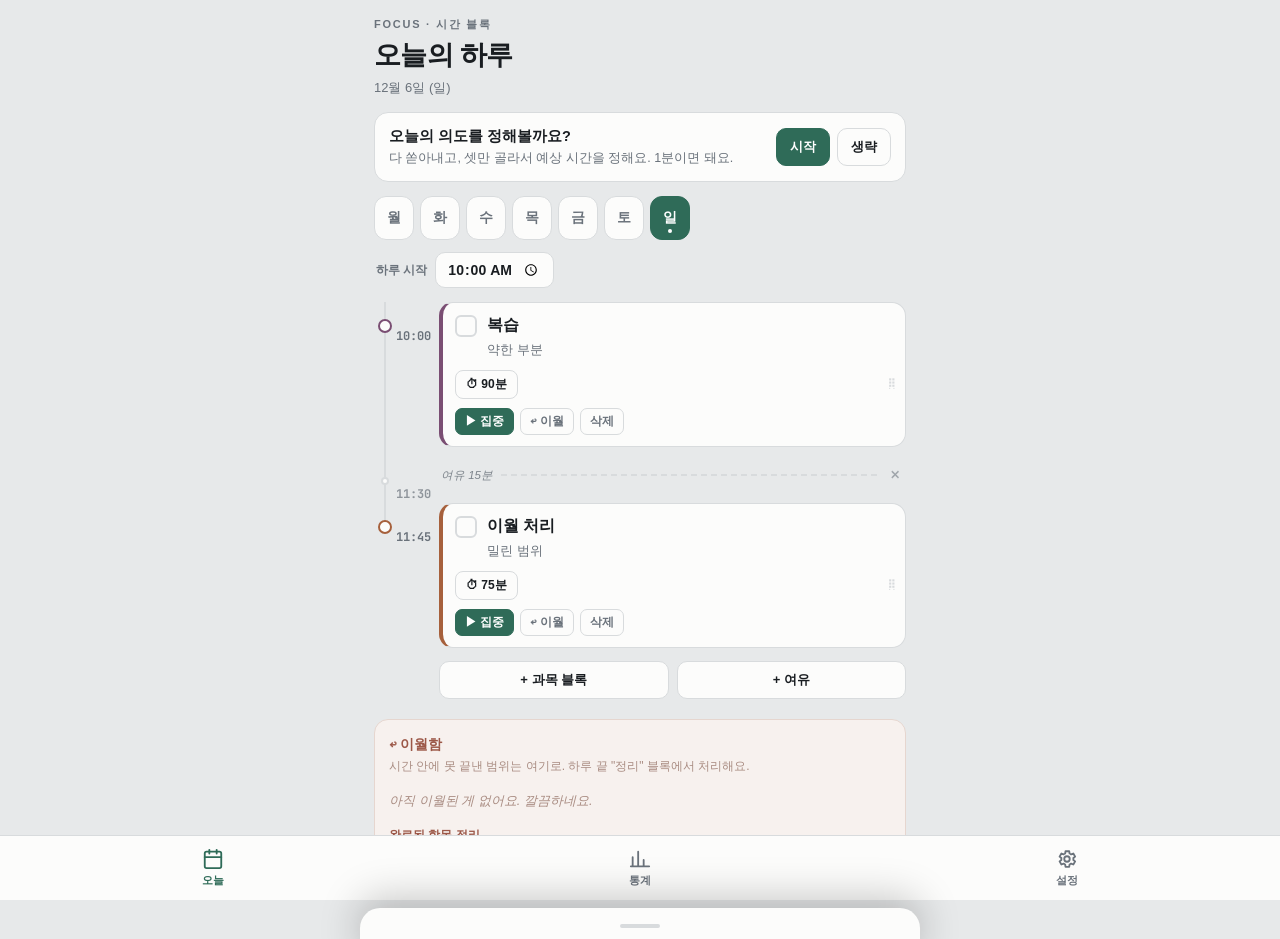
==== index.html @ c928ce8e "first commit" ====
<!DOCTYPE html>
<html lang="ko">
<head>
<meta charset="UTF-8">
<meta name="viewport" content="width=device-width, initial-scale=1.0, viewport-fit=cover, user-scalable=no">
<title>시간블록</title>
<meta name="theme-color" content="#2F6B58">
<meta name="apple-mobile-web-app-capable" content="yes">
<meta name="mobile-web-app-capable" content="yes">
<meta name="apple-mobile-web-app-status-bar-style" content="black-translucent">
<meta name="apple-mobile-web-app-title" content="시간블록">
<link rel="apple-touch-icon" href="[data-uri]">
<link rel="manifest" href="[data-uri]">
<link rel="preconnect" href="https://fonts.googleapis.com">
<link rel="preconnect" href="https://fonts.gstatic.com" crossorigin>
<link href="https://fonts.googleapis.com/css2?family=Space+Grotesk:wght@500;600;700&family=JetBrains+Mono:wght@500;700&display=swap" rel="stylesheet">
<style>
  :root{
    --canvas:#E7E9EA; --surface:#FCFCFB; --ink:#191D21; --soft:#6A727B;
    --line:#D8DBDD; --line2:#E6E8E9; --pine:#2F6B58; --amber:#A86A12; --clay:#9C5848;
    --trayBg:#F7F1EE; --trayLine:#E6D6CF; --trayInk:#9C5848; --trayInk2:#A98C82;
    --c0:#2F6B58; --c1:#46568A; --c2:#7A4E73; --c3:#A6603C; --c4:#4E606C;
  }
  [data-theme="dark"]{
    --canvas:#14171A; --surface:#1E2328; --ink:#E7EAEC; --soft:#8A929A;
    --line:#2C333A; --line2:#252B31; --pine:#5FA98F; --amber:#D2972E; --clay:#CC8674;
    --trayBg:#251E1B; --trayLine:#3A2E29; --trayInk:#CC8674; --trayInk2:#9A8077;
    --c0:#56A88E; --c1:#7E8DC4; --c2:#B886AE; --c3:#CC8A5F; --c4:#86969F;
  }
  *{box-sizing:border-box;margin:0;padding:0}
  html{-webkit-text-size-adjust:100%}
  body{background:var(--canvas);color:var(--ink);
    font-family:'Inter',-apple-system,BlinkMacSystemFont,'Segoe UI','Apple SD Gothic Neo','Malgun Gothic',sans-serif;
    line-height:1.5;-webkit-font-smoothing:antialiased;transition:background .2s,color .2s}
  body.dragging-active{user-select:none;-webkit-user-select:none}
  .disp{font-family:'Space Grotesk',system-ui,sans-serif}
  .mono{font-family:'JetBrains Mono',ui-monospace,Menlo,monospace;font-variant-numeric:tabular-nums}
  button,input,select{font-family:inherit}
  button{cursor:pointer;border:none;background:none;color:inherit}
  .wrap{max-width:560px;margin:0 auto;padding:max(16px,env(safe-area-inset-top)) 14px calc(78px + env(safe-area-inset-bottom))}

  .view{display:none}
  .view.on{display:block;animation:fade .25s ease}
  @keyframes fade{from{opacity:0;transform:translateY(4px)}to{opacity:1;transform:none}}

  header{margin-bottom:14px}
  .kicker{font-size:11px;letter-spacing:.16em;text-transform:uppercase;color:var(--soft);font-weight:600}
  h1{font-size:27px;font-weight:700;letter-spacing:-.02em;margin-top:2px}
  .date{color:var(--soft);font-size:13px;margin-top:3px}

  .chips{display:flex;gap:6px;margin:14px 0 6px;overflow-x:auto;-webkit-overflow-scrolling:touch;padding-bottom:2px}
  .chip{flex:0 0 auto;width:40px;height:44px;border-radius:12px;border:1px solid var(--line);background:var(--surface);
    display:flex;flex-direction:column;align-items:center;justify-content:center;font-size:14px;font-weight:600;color:var(--soft);transition:.15s;position:relative}
  .chip.sel{background:var(--pine);color:#fff;border-color:var(--pine)}
  .chip .td{width:4px;height:4px;border-radius:50%;background:var(--amber);position:absolute;bottom:6px}
  .chip.sel .td{background:#fff}
  .editnote{font-size:12px;color:var(--amber);font-weight:600;margin:6px 0 2px}

  #dayStartWrap{display:flex;align-items:center;gap:8px;margin:10px 0 14px;padding-left:2px}
  .ds-lab{font-size:12px;color:var(--soft);font-weight:600}
  .ds-input{border:1px solid var(--line);border-radius:10px;padding:7px 11px;background:var(--surface);color:var(--ink);font-size:14px;font-weight:700}

  #spine{position:relative}
  .row{display:grid;grid-template-columns:54px 1fr;gap:11px}
  .rail{position:relative;padding-top:13px}
  .rail::before{content:"";position:absolute;left:10px;top:0;bottom:-2px;width:2px;background:var(--line)}
  .row:last-of-type .rail::before{height:18px;bottom:auto}
  .dot{position:absolute;left:4px;top:17px;width:14px;height:14px;border-radius:50%;background:var(--surface);border:2px solid var(--line)}
  .time{display:block;font-size:12px;font-weight:700;color:var(--soft);padding-left:22px;padding-top:12px}

  .card{background:var(--surface);border:1px solid var(--line);border-left:4px solid var(--bar,var(--c0));
    border-radius:14px;padding:11px 12px;margin-bottom:11px;transition:opacity .25s,border-color .15s,box-shadow .15s;cursor:grab}
  .row.dragging{z-index:60;position:relative}
  .row.dragging .card,.row.dragging .buffer{box-shadow:0 14px 32px rgba(0,0,0,.28);cursor:grabbing}
  .drop-line{position:absolute;left:62px;right:2px;height:3px;background:var(--pine);border-radius:3px;pointer-events:none;z-index:55}
  .top{display:flex;align-items:flex-start;gap:10px}
  .check{flex:0 0 auto;width:22px;height:22px;border-radius:6px;border:2px solid var(--line);background:var(--surface);
    margin-top:1px;display:grid;place-items:center;font-size:13px;color:#fff;transition:.15s}
  .check.on{background:var(--bar,var(--c0));border-color:var(--bar,var(--c0))}
  .check.ghost{opacity:.35;pointer-events:none}
  .body{flex:1;min-width:0}
  .label-btn{font-size:16px;font-weight:600;color:var(--ink);text-align:left;padding:1px 0;letter-spacing:-.01em;display:block;width:100%}
  .label-btn.empty{color:var(--soft);opacity:.7;font-weight:500}
  .scope-btn{font-size:13px;color:var(--soft);text-align:left;padding:2px 0;margin-top:2px;display:block;width:100%}
  .scope-btn.empty{opacity:.55}
  .card.done{opacity:.5}
  .card.done .label-btn{text-decoration:line-through}
  .card.now{border-color:var(--amber);box-shadow:0 0 0 1px var(--amber) inset}
  .meta{display:flex;align-items:center;gap:8px;margin-top:9px}
  .dur-chip{font-size:12px;font-weight:700;color:var(--ink);border:1px solid var(--line);border-radius:8px;padding:5px 10px;background:var(--surface)}
  .now-pill{font-size:10px;font-weight:700;letter-spacing:.08em;color:#fff;background:var(--amber);padding:2px 7px;border-radius:20px}
  .grip{margin-left:auto;color:var(--line);font-size:17px;letter-spacing:-3px;padding-left:8px}
  .actrow{display:flex;gap:6px;margin-top:9px}
  .iconbtn{font-size:12px;color:var(--soft);padding:4px 9px;border-radius:7px;border:1px solid var(--line);background:var(--surface);font-weight:600}
  .iconbtn.focus-btn{color:#fff;background:var(--pine);border-color:var(--pine)}
  .iconbtn.focus-btn.resume{background:var(--amber);border-color:var(--amber)}

  .buffer{display:flex;align-items:center;gap:8px;margin-bottom:11px;padding:3px 0 3px 2px;cursor:grab}
  .buffer .bl{flex:0 0 auto;font-size:11.5px;color:var(--soft);font-style:italic;font-weight:500;opacity:.85}
  .buffer .line{flex:1;height:0;border-top:2px dashed var(--line)}
  .buffer .x{font-size:11px;color:var(--soft);opacity:.6;padding:2px 5px}

  .add-row{display:flex;gap:8px;margin:2px 0 20px;padding-left:65px}
  .btn{background:var(--surface);border:1px solid var(--line);border-radius:10px;padding:9px 13px;font-size:13px;font-weight:600;
    color:var(--ink);display:inline-flex;align-items:center;justify-content:center;gap:6px;transition:.15s}
  .btn.primary{background:var(--pine);color:#fff;border-color:var(--pine)}
  .add-row .btn{flex:1}

  .tray{background:var(--trayBg);border:1px solid var(--trayLine);border-radius:14px;padding:14px;margin-top:6px}
  .tray h2{font-size:14px;font-weight:700;color:var(--trayInk);display:flex;align-items:center;gap:7px}
  .tray .sub{font-size:12px;color:var(--trayInk2);margin-top:2px;margin-bottom:10px}
  .citem{display:flex;align-items:center;gap:9px;padding:8px 0;border-top:1px solid var(--trayLine)}
  .citem:first-of-type{border-top:none}
  .citem .ck{width:19px;height:19px;border-radius:5px;border:2px solid var(--trayLine);background:var(--surface);flex:0 0 auto;display:grid;place-items:center;color:#fff;font-size:11px}
  .citem .ck.on{background:var(--clay);border-color:var(--clay)}
  .citem .txt{flex:1;font-size:13.5px}
  .citem.done .txt{text-decoration:line-through;color:var(--trayInk2)}
  .citem .from{font-size:11px;color:var(--trayInk2);flex:0 0 auto}
  .tray .empty{font-size:13px;color:var(--trayInk2);font-style:italic;padding:6px 0}
  .tray .clearc{margin-top:10px;font-size:12px;color:var(--trayInk);font-weight:600}

  .bignum{font-size:42px;font-weight:700;letter-spacing:-.02em;line-height:1}
  .bignum small{font-size:18px;font-weight:600;color:var(--soft)}
  .panel{background:var(--surface);border:1px solid var(--line);border-radius:14px;padding:16px;margin-bottom:14px}
  .panel h2{font-size:13px;font-weight:700;color:var(--soft);text-transform:uppercase;letter-spacing:.08em;margin-bottom:12px}
  .sbar{margin-bottom:13px}.sbar:last-child{margin-bottom:0}
  .sbar .lab{display:flex;justify-content:space-between;font-size:13px;font-weight:600;margin-bottom:5px}
  .sbar .lab .v{color:var(--soft)}
  .track{height:9px;border-radius:6px;background:var(--line2);overflow:hidden}
  .fill{height:100%;border-radius:6px;transition:width .4s ease}
  .week{display:flex;gap:7px;align-items:flex-end;height:96px;margin-top:4px}
  .wd{flex:1;display:flex;flex-direction:column;align-items:center;gap:6px;height:100%;justify-content:flex-end}
  .wd .col{width:100%;max-width:26px;border-radius:6px 6px 3px 3px;background:var(--pine);min-height:3px;transition:height .4s}
  .wd .dl{font-size:11px;color:var(--soft);font-weight:600}
  .wd.today .dl{color:var(--amber)}
  .empty-stat{font-size:14px;color:var(--soft);text-align:center;padding:24px 0}

  /* 정확도 자화상 (§6/§7) */
  .portrait h2{margin-bottom:10px}
  .cumulative{font-size:14px;color:var(--ink);line-height:1.55}
  .cumulative b{color:var(--pine)}
  .converge-row{display:flex;align-items:flex-end;gap:3px;height:48px;margin:14px 0 2px}
  .cvbar{flex:1;max-width:10px;background:var(--soft);opacity:.5;border-radius:2px 2px 1px 1px;min-height:4px}
  .bias-list{margin-top:14px}
  .bias-row{margin-bottom:14px}
  .bias-row:last-child{margin-bottom:0}
  .bias-name{display:flex;align-items:center;gap:7px;font-size:13.5px;font-weight:600;margin-bottom:6px}
  .bias-name .bdot{width:9px;height:9px;border-radius:50%;flex:0 0 auto}
  .bias-track{position:relative;height:9px;background:var(--line2);border-radius:6px;overflow:hidden}
  .bias-center{position:absolute;left:50%;top:0;bottom:0;width:2px;background:var(--line);transform:translateX(-1px)}
  .bias-fill{position:absolute;top:0;bottom:0;border-radius:6px;opacity:.85}
  .bias-sent{font-size:12px;color:var(--soft);margin-top:5px}
  .flag-box{margin-top:16px;padding-top:14px;border-top:1px solid var(--line2)}
  .flag-box h3{font-size:11.5px;font-weight:700;color:var(--soft);text-transform:uppercase;letter-spacing:.06em;margin-bottom:8px}
  .flag-row{font-size:13px;color:var(--ink);margin-bottom:4px;line-height:1.5}

  .srow{display:flex;align-items:center;justify-content:space-between;padding:14px 0;border-top:1px solid var(--line2)}
  .srow:first-child{border-top:none}
  .srow .l b{font-size:15px;font-weight:600;display:block}
  .srow .l p{font-size:12.5px;color:var(--soft);margin-top:2px;max-width:230px}
  .switch{flex:0 0 auto;width:46px;height:28px;border-radius:16px;background:var(--line);position:relative;transition:.2s}
  .switch.on{background:var(--pine)}
  .switch::after{content:"";position:absolute;top:3px;left:3px;width:22px;height:22px;border-radius:50%;background:#fff;transition:.2s;box-shadow:0 1px 3px rgba(0,0,0,.2)}
  .switch.on::after{transform:translateX(18px)}
  .copyrow{display:flex;gap:8px;align-items:center;margin-top:10px;flex-wrap:wrap}
  select{border:1px solid var(--line);border-radius:9px;padding:8px 10px;background:var(--surface);color:var(--ink);font-size:13px;font-weight:600}
  .danger{color:var(--clay);border-color:var(--clay)}
  .help{font-size:12.5px;color:var(--soft);line-height:1.6}
  .help b{color:var(--ink)}
  .preset-row{display:flex;align-items:center;gap:10px;padding:11px 0;border-top:1px solid var(--line2)}
  .preset-row:first-child{border-top:none}
  .pdot{width:18px;height:18px;border-radius:50%;flex:0 0 auto;border:none}
  .pinfo{flex:1;min-width:0}.pinfo b{font-size:14.5px;font-weight:600}
  .pinfo p{font-size:12px;color:var(--soft);white-space:nowrap;overflow:hidden;text-overflow:ellipsis}

  nav{position:fixed;left:0;right:0;bottom:0;background:var(--surface);border-top:1px solid var(--line);
    display:flex;justify-content:space-around;padding:8px 0 calc(8px + env(safe-area-inset-bottom));z-index:50}
  .nav-btn{display:flex;flex-direction:column;align-items:center;gap:3px;font-size:11px;font-weight:600;color:var(--soft);padding:4px 18px;border-radius:10px}
  .nav-btn.on{color:var(--pine)}
  .nav-btn svg{width:22px;height:22px;stroke:currentColor;fill:none;stroke-width:2;stroke-linecap:round;stroke-linejoin:round}

  .toast{position:fixed;left:50%;bottom:calc(90px + env(safe-area-inset-bottom));transform:translateX(-50%);
    background:var(--ink);color:var(--canvas);padding:11px 16px;border-radius:12px;font-size:13.5px;font-weight:600;
    z-index:170;box-shadow:0 6px 24px rgba(0,0,0,.25);max-width:88%;opacity:0;transition:opacity .25s;pointer-events:none}
  .toast.show{opacity:1}

  /* bottom sheet */
  .sheet-back{position:fixed;inset:0;background:rgba(0,0,0,.42);z-index:150;opacity:0;pointer-events:none;transition:opacity .2s}
  .sheet-back.on{opacity:1;pointer-events:auto}
  .sheet{position:fixed;left:0;right:0;bottom:0;z-index:160;background:var(--surface);border-radius:20px 20px 0 0;
    padding:10px 18px calc(22px + env(safe-area-inset-bottom));transform:translateY(115%);transition:transform .25s ease;
    max-width:560px;margin:0 auto;box-shadow:0 -10px 40px rgba(0,0,0,.22)}
  .sheet.on{transform:none}
  .sheet-handle{width:40px;height:4px;border-radius:4px;background:var(--line);margin:6px auto 12px}
  .sheet-title{font-size:15px;font-weight:700;margin-bottom:12px}
  .sheet-body{display:flex;flex-direction:column;gap:8px;max-height:56vh;overflow:auto}
  .opt{display:flex;align-items:center;gap:11px;padding:13px;border:1px solid var(--line);border-radius:12px;font-size:15px;font-weight:600;background:var(--surface);text-align:left;width:100%}
  .opt .dot{width:16px;height:16px;border-radius:50%;flex:0 0 auto}
  .opt.add{justify-content:center;color:var(--soft);font-weight:600}
  .chips-wrap{display:flex;flex-wrap:wrap;gap:8px}
  .dchip{padding:11px 15px;border:1px solid var(--line);border-radius:12px;font-size:14px;font-weight:600;background:var(--surface)}
  .dchip.sel{background:var(--pine);color:#fff;border-color:var(--pine)}

  /* focus */
  .focus{position:fixed;inset:0;z-index:200;background:radial-gradient(130% 100% at 50% -10%,#1d2e28 0%,#0d1512 72%);
    color:#F2EFE6;display:none;flex-direction:column;padding:max(22px,env(safe-area-inset-top)) 22px calc(26px + env(safe-area-inset-bottom))}
  .focus.on{display:flex;animation:fade .3s ease}
  .fx-top{display:flex;justify-content:space-between;align-items:center}
  .fx-close{font-size:20px;color:#F2EFE6;opacity:.65;padding:6px 8px;line-height:1}
  .fx-plan{font-size:12.5px;letter-spacing:.05em;color:#9db4aa;font-weight:600}
  .fx-mid{flex:1;display:flex;flex-direction:column;align-items:center;justify-content:center;text-align:center;width:100%}
  .fx-subj{font-family:'Space Grotesk',sans-serif;font-size:30px;font-weight:700;letter-spacing:-.02em}
  .fx-scope{font-size:14.5px;color:#a7bbb1;margin-top:8px;max-width:300px;line-height:1.5}
  .fx-timer{font-family:'JetBrains Mono',ui-monospace,monospace;font-size:60px;font-weight:700;letter-spacing:-.02em;margin:30px 0 6px}
  .fx-est{font-size:13px;color:#8ea59b;font-weight:600}.fx-est.over{color:#E2B45C}
  .fx-bar{width:min(300px,78%);height:6px;border-radius:6px;background:rgba(255,255,255,.13);overflow:hidden;margin-top:18px}
  .fx-fill{height:100%;width:0;background:#5FA98F;border-radius:6px;transition:width .9s linear}.fx-fill.over{background:#E2B45C}
  .fx-ctrl{display:flex;align-items:center;gap:16px;margin-top:34px}
  .fx-play{width:80px;height:80px;border-radius:50%;background:#F2EFE6;color:#13201B;display:grid;place-items:center;font-size:30px;box-shadow:0 10px 34px rgba(0,0,0,.4)}
  .fx-int{padding:11px 17px;border-radius:30px;border:1px solid rgba(255,255,255,.22);color:#F2EFE6;font-size:13px;font-weight:600;background:rgba(255,255,255,.06)}
  .fx-int b{color:#E2B45C}
  .fx-done{margin-top:30px;padding:14px 34px;border-radius:14px;background:#5FA98F;color:#0d1512;font-size:15px;font-weight:700}
  .fx-hint{font-size:11.5px;color:#6f8880;margin-top:16px}

  /* §8 매일 진입 의식 */
  .rit-banner{background:var(--surface);border:1px solid var(--line);border-radius:14px;padding:13px 14px;
    margin:0 0 12px;display:flex;align-items:center;gap:10px;flex-wrap:wrap}
  .rb-txt{flex:1;min-width:160px}
  .rb-txt b{font-size:14.5px;font-weight:700;display:block}
  .rb-txt p{font-size:12.5px;color:var(--soft);margin-top:3px;line-height:1.4}
  .rb-act{display:flex;gap:7px;flex:0 0 auto}
  .top3-pill{font-size:10px;font-weight:700;color:var(--pine);border:1px solid var(--pine);border-radius:20px;padding:2px 7px}

  .ritual{position:fixed;inset:0;z-index:210;background:var(--canvas);display:none;flex-direction:column;
    padding:max(20px,env(safe-area-inset-top)) 18px calc(24px + env(safe-area-inset-bottom))}
  .ritual.on{display:flex;animation:fade .25s ease}
  .rit-top{display:flex;justify-content:space-between;align-items:center;margin-bottom:8px;max-width:520px;width:100%;margin-inline:auto}
  .rit-close{font-size:20px;color:var(--soft);padding:6px 8px}
  .rit-step{font-size:11.5px;font-weight:700;color:var(--soft);letter-spacing:.06em;text-transform:uppercase}
  .rit-body{flex:1;overflow:auto;max-width:520px;width:100%;margin:0 auto;padding-top:8px}
  .rit-title{font-size:22px;font-weight:700;letter-spacing:-.01em;margin-bottom:6px;font-family:'Space Grotesk',sans-serif}
  .rit-sub{font-size:13.5px;color:var(--soft);line-height:1.5;margin-bottom:18px}
  .rit-list{display:flex;flex-direction:column;gap:8px;margin-bottom:14px}
  .rit-item{display:flex;align-items:center;gap:8px;background:var(--surface);border:1px solid var(--line);border-radius:12px;padding:11px 12px}
  .rit-item input{flex:1;border:none;background:none;font-size:14.5px;color:var(--ink)}
  .rit-item input:focus{outline:none}
  .rit-item .rm{color:var(--soft);font-size:13px;padding:2px 6px;opacity:.7}
  .rit-add{display:flex;gap:8px;margin-bottom:22px}
  .rit-add input{flex:1;border:1px solid var(--line);border-radius:12px;padding:11px 12px;background:var(--surface);font-size:14.5px;color:var(--ink)}
  .rit-add input:focus{outline:none;border-color:var(--pine)}
  .rit-foot{display:flex;gap:10px;padding-top:6px}
  .rit-foot .btn{flex:1}
  .rit-skip{display:block;width:100%;text-align:center;font-size:12.5px;color:var(--soft);margin-top:16px;text-decoration:underline;padding:6px}
  .rit-counter{font-size:13px;color:var(--soft);font-weight:600;margin-bottom:14px;text-align:center}
  .rit-pickrow{background:var(--surface);border:1px solid var(--line);border-radius:12px;margin-bottom:9px;overflow:hidden;transition:border-color .15s}
  .rit-pickrow.picked{border-color:var(--pine)}
  .rit-pickmain{display:flex;align-items:center;gap:10px;padding:12px 13px;width:100%;text-align:left}
  .rit-checkdot{width:20px;height:20px;border-radius:50%;border:2px solid var(--line);flex:0 0 auto;display:grid;place-items:center;font-size:11px;color:#fff}
  .rit-checkdot.on{background:var(--pine);border-color:var(--pine)}
  .rit-picktxt{flex:1;font-size:14.5px}
  .rit-predict{padding:0 13px 13px;display:flex;flex-wrap:wrap;gap:6px}

  @media (prefers-reduced-motion:reduce){*{transition:none!important;animation:none!important}}
</style>
</head>
<body>
<div class="wrap">
  <section class="view on" id="v-today">
    <header><div class="kicker">Focus · 시간 블록</div><h1 class="disp">오늘의 하루</h1><div class="date" id="date"></div></header>
    <div id="ritualBanner"></div>
    <div class="chips" id="chips"></div>
    <div id="editnote"></div>
    <div id="dayStartWrap"></div>
    <div id="spine"></div>
    <div class="add-row">
      <button class="btn" id="add-study">+ 과목 블록</button>
      <button class="btn" id="add-buffer">+ 여유</button>
    </div>
    <div id="trayWrap"></div>
  </section>

  <section class="view" id="v-stats">
    <header><div class="kicker">Focus · 통계</div><h1 class="disp">공부 기록</h1></header>
    <div id="stats"></div>
  </section>

  <section class="view" id="v-set">
    <header><div class="kicker">Focus · 설정</div><h1 class="disp">설정</h1></header>
    <div class="panel">
      <div class="srow"><div class="l"><b>다크모드</b><p>어두운 화면으로 전환해요.</p></div><div class="switch" id="sw-theme"></div></div>
      <div class="srow"><div class="l"><b>칸 시작 알림</b><p id="alert-desc">블록 시작 시간에 알림을 보내요. 앱이 켜져 있을 때 작동해요.</p></div><div class="switch" id="sw-alert"></div></div>
    </div>
    <div class="panel">
      <h2>과목 프리셋</h2>
      <div class="help" style="margin-bottom:4px">여기서 만들어두면 블록에서 탭 한 번으로 골라요.</div>
      <div id="presetBox"></div>
      <button class="btn" id="addPreset" style="margin-top:10px">+ 과목 추가</button>
    </div>
    <div class="panel">
      <h2>시간표 복사</h2>
      <div class="help" style="margin-bottom:6px">한 요일의 블록 구성을 다른 요일로 복사해요.</div>
      <div class="copyrow"><select id="cp-from"></select><span style="color:var(--soft)">→</span><select id="cp-to"></select><button class="btn" id="cp-go">복사</button></div>
    </div>
    <div class="panel">
      <h2>홈 화면에 추가하기</h2>
      <div class="help"><b>아이폰(사파리):</b> 공유 <span class="mono">⬆</span> → "홈 화면에 추가"<br>
        <b>안드로이드(크롬):</b> 메뉴 <span class="mono">⋮</span> → "홈 화면에 추가" / "앱 설치"<br>전체화면 앱처럼 열리고, 데이터는 이 기기에 저장돼요.</div>
    </div>
    <div class="panel">
      <h2>데이터</h2>
      <div class="srow" style="padding-top:4px"><div class="l"><b>전체 초기화</b><p>모든 시간표·기록·이월함을 지워요.</p></div><button class="btn danger" id="wipe">초기화</button></div>
    </div>
    <div class="help" style="text-align:center;opacity:.6">시간블록 · v3</div>
  </section>
</div>

<nav>
  <button class="nav-btn on" data-go="today"><svg viewBox="0 0 24 24"><rect x="3" y="4" width="18" height="18" rx="2"/><path d="M3 10h18M8 2v4M16 2v4"/></svg>오늘</button>
  <button class="nav-btn" data-go="stats"><svg viewBox="0 0 24 24"><path d="M4 20V10M10 20V4M16 20v-7M22 20H2"/></svg>통계</button>
  <button class="nav-btn" data-go="set"><svg viewBox="0 0 24 24"><circle cx="12" cy="12" r="3"/><path d="M19 12a7 7 0 0 0-.1-1l2-1.6-2-3.4-2.4 1a7 7 0 0 0-1.7-1l-.4-2.5h-4l-.4 2.5a7 7 0 0 0-1.7 1l-2.4-1-2 3.4 2 1.6a7 7 0 0 0 0 2l-2 1.6 2 3.4 2.4-1a7 7 0 0 0 1.7 1l.4 2.5h4l.4-2.5a7 7 0 0 0 1.7-1l2.4 1 2-3.4-2-1.6c.06-.33.1-.66.1-1z"/></svg>설정</button>
</nav>

<div class="toast" id="toast"></div>

<div class="sheet-back" id="sheetBack"></div>
<div class="sheet" id="sheet">
  <div class="sheet-handle"></div>
  <div class="sheet-title" id="sheetTitle"></div>
  <div class="sheet-body" id="sheetBody"></div>
</div>

<div class="focus" id="focus">
  <div class="fx-top"><button class="fx-close" id="fx-close">✕</button><span class="fx-plan mono" id="fx-plan"></span></div>
  <div class="fx-mid">
    <div class="fx-subj" id="fx-subj"></div>
    <div class="fx-scope" id="fx-scope"></div>
    <div class="fx-timer" id="fx-timer">00:00</div>
    <div class="fx-est" id="fx-est"></div>
    <div class="fx-bar"><div class="fx-fill" id="fx-fill"></div></div>
    <div class="fx-ctrl"><button class="fx-int" id="fx-int">방해받음<b id="fx-intn"></b></button><button class="fx-play" id="fx-play">▶</button></div>
    <button class="fx-done" id="fx-done">완료 · 기록하기</button>
    <div class="fx-hint" id="fx-hint"></div>
  </div>
</div>

<div class="ritual" id="ritual">
  <div class="rit-top"><button class="rit-close" id="rit-close">✕</button><span class="rit-step mono" id="rit-step"></span></div>
  <div class="rit-body" id="rit-body"></div>
</div>

<script>
(function(){
  "use strict";
  const COLORS=['#2F6B58','#46568A','#7A4E73','#A6603C','#4E606C'];
  const DOW=['일','월','화','수','목','금','토'];
  const $=s=>document.querySelector(s);

  const store=(function(){let mem={},ok=false;
    try{localStorage.setItem('__t','1');localStorage.removeItem('__t');ok=true;}catch(e){ok=false;}
    return{get(k){try{return ok?localStorage.getItem(k):(k in mem?mem[k]:null);}catch(e){return k in mem?mem[k]:null;}},
      set(k,v){try{if(ok)localStorage.setItem(k,v);else mem[k]=v;}catch(e){mem[k]=v;}}};})();
  const KEY='hk_planner_v3';

  const toMin=t=>{if(!t)return 0;const[a,b]=t.split(':').map(Number);return a*60+b;};
  const fromMin=m=>{m=((m%1440)+1440)%1440;return pad(Math.floor(m/60))+':'+pad(m%60);};
  const nowHM=()=>{const d=new Date();return d.getHours()*60+d.getMinutes();};
  const pad=n=>String(n).padStart(2,'0');
  const dateStr=d=>d.getFullYear()+'-'+pad(d.getMonth()+1)+'-'+pad(d.getDate());
  const esc=s=>String(s).replace(/[&<>"]/g,c=>({'&':'&amp;','<':'&lt;','>':'&gt;','"':'&quot;'}[c]));
  function fmtMin(m){if(!m)return '0분';const h=Math.floor(m/60),x=m%60;return (h?h+'시간':'')+(h&&x?' ':'')+(x?x+'분':(h?'':'0분'));}
  function fmtClock(ms){const s=Math.max(0,Math.floor(ms/1000));const h=Math.floor(s/3600),m=Math.floor((s%3600)/60),x=s%60;return (h?pad(h)+':':'')+pad(m)+':'+pad(x);}

  let DB, viewDay, notified=new Set(), drag=null;

  function buildDefault(){
    const seq={n:1};
    const mk=arr=>arr.map(s=>Object.assign({id:seq.n++},s));
    const wd=()=>mk([
      {type:'study',dur:90,label:'영어',scope:'단어 + 독해',color:'#2F6B58'},
      {type:'buffer',dur:15},
      {type:'study',dur:90,label:'수학',scope:'문제풀이',color:'#46568A'},
      {type:'buffer',dur:15},
      {type:'study',dur:60,label:'정리',scope:'이월 처리',color:'#A6603C'}]);
    const we=()=>mk([
      {type:'study',dur:90,label:'복습',scope:'약한 부분',color:'#7A4E73'},
      {type:'buffer',dur:15},
      {type:'study',dur:75,label:'이월 처리',scope:'밀린 범위',color:'#A6603C'}]);
    const templates={},dayStart={};
    for(let i=0;i<7;i++){const w=(i===0||i===6);templates[i]=w?we():wd();dayStart[i]=w?'10:00':'14:00';}
    const now=new Date();
    return{version:3,seq:seq.n,
      settings:{theme:(window.matchMedia&&matchMedia('(prefers-color-scheme:dark)').matches)?'dark':'light',alerts:false},
      presets:[
        {name:'영어',color:'#2F6B58',scopes:['단어','독해','문법','듣기']},
        {name:'수학',color:'#46568A',scopes:['개념','문제풀이','오답노트']},
        {name:'국어',color:'#7A4E73',scopes:['비문학','문학','문법']},
        {name:'복습',color:'#4E606C',scopes:[]},
        {name:'정리',color:'#A6603C',scopes:['이월 처리']}],
      dayStart,templates,
      day:{date:dateStr(now),weekday:now.getDay(),done:{},carryover:[]},
      log:[],focus:null};
  }
  function migrateV2(old){
    try{const nd=buildDefault();
      nd.settings=old.settings||nd.settings;nd.log=old.log||[];
      if(old.day)nd.day=old.day;
      if(old.templates){nd.templates={};nd.dayStart={};
        for(let d=0;d<7;d++){const arr=(old.templates[d]||[]).slice().sort((a,b)=>toMin(a.start)-toMin(b.start));
          nd.dayStart[d]=arr.length?arr[0].start:(d===0||d===6?'10:00':'14:00');
          nd.templates[d]=arr.map(b=>({id:b.id,type:b.type,dur:Math.max(5,toMin(b.end)-toMin(b.start)),label:b.label||'',scope:b.scope||'',color:b.color||COLORS[0]}));
        }}
      let mx=1000;Object.values(nd.templates).forEach(a=>a.forEach(b=>{if(b.id>mx)mx=b.id;}));
      nd.seq=mx+1;nd.focus=null;return nd;
    }catch(e){return buildDefault();}
  }

  const load=()=>{try{const r=store.get(KEY);if(r)return JSON.parse(r);}catch(e){}return null;};
  const save=()=>store.set(KEY,JSON.stringify(DB));
  const today=()=>DB.day.weekday;
  const isToday=()=>viewDay===today();
  const blocksFor=d=>DB.templates[d]||[];
  function layout(d){let t=toMin(DB.dayStart[d]||'14:00');blocksFor(d).forEach(b=>{b.start=fromMin(t);b.end=fromMin(t+b.dur);t+=b.dur;});}

  function applyTheme(){document.documentElement.dataset.theme=DB.settings.theme==='dark'?'dark':'light';
    $('#sw-theme').classList.toggle('on',DB.settings.theme==='dark');
    document.querySelector('meta[name=theme-color]').setAttribute('content',DB.settings.theme==='dark'?'#1E2328':'#2F6B58');}

  let toT;function toast(m){const t=$('#toast');t.textContent=m;t.classList.add('show');clearTimeout(toT);toT=setTimeout(()=>t.classList.remove('show'),2600);}

  /* ===== sheets ===== */
  function openSheet(title){$('#sheetTitle').textContent=title;const b=$('#sheetBody');b.innerHTML='';$('#sheetBack').classList.add('on');$('#sheet').classList.add('on');return b;}
  function closeSheet(){$('#sheetBack').classList.remove('on');$('#sheet').classList.remove('on');}
  function openSubjectSheet(b){
    const body=openSheet('과목 선택');
    DB.presets.forEach(p=>{const o=document.createElement('button');o.className='opt';
      o.innerHTML=`<span class="dot" style="background:${p.color}"></span>${esc(p.name)}`;
      o.onclick=()=>{b.label=p.name;b.color=p.color;save();closeSheet();renderToday();
        if(p.scopes&&p.scopes.length)setTimeout(()=>openScopeSheet(b),270);};
      body.appendChild(o);});
    const c=document.createElement('button');c.className='opt add';c.textContent='✏️ 직접 입력';
    c.onclick=()=>{const n=prompt('과목 이름',b.label||'');if(n!==null){b.label=n.trim();save();renderToday();}closeSheet();};
    body.appendChild(c);
  }
  function openScopeSheet(b){
    const body=openSheet('범위 선택'+(b.label?' · '+b.label:''));
    const p=DB.presets.find(x=>x.name===b.label);
    const w=document.createElement('div');w.className='chips-wrap';
    ((p&&p.scopes)||[]).forEach(s=>{const c=document.createElement('button');c.className='dchip'+(b.scope===s?' sel':'');c.textContent=s;
      c.onclick=()=>{b.scope=s;save();closeSheet();renderToday();};w.appendChild(c);});
    if(w.children.length)body.appendChild(w);
    const cu=document.createElement('button');cu.className='opt add';cu.textContent='✏️ 직접 입력';
    cu.onclick=()=>{const n=prompt('범위',b.scope||'');if(n!==null){b.scope=n.trim();save();renderToday();}closeSheet();};
    body.appendChild(cu);
    const cl=document.createElement('button');cl.className='opt add';cl.textContent='비우기';
    cl.onclick=()=>{b.scope='';save();closeSheet();renderToday();};body.appendChild(cl);
  }
  function openDurationSheet(b){
    const body=openSheet('블록 길이 선택');
    const w=document.createElement('div');w.className='chips-wrap';
    [10,15,20,30,45,60,75,90,120].forEach(m=>{const c=document.createElement('button');c.className='dchip'+(b.dur===m?' sel':'');c.textContent=m+'분';
      c.onclick=()=>{b.dur=m;save();closeSheet();layout(viewDay);renderToday();};w.appendChild(c);});
    body.appendChild(w);
    const cu=document.createElement('button');cu.className='opt add';cu.textContent='✏️ 직접 입력(분)';
    cu.onclick=()=>{const n=prompt('몇 분?',b.dur);if(n!==null){const v=parseInt(n,10);if(v>0){b.dur=v;save();layout(viewDay);renderToday();}}closeSheet();};
    body.appendChild(cu);
  }

  /* ===== today ===== */
  function renderChips(){
    const c=$('#chips');c.innerHTML='';
    for(let i=1;i<=7;i++){const d=i%7;const chip=document.createElement('button');
      chip.className='chip'+(d===viewDay?' sel':'');chip.innerHTML=DOW[d]+(d===today()?'<span class="td"></span>':'');
      chip.onclick=()=>{viewDay=d;renderToday();};c.appendChild(chip);}
    $('#editnote').innerHTML=isToday()?'':`<div class="editnote">${DOW[viewDay]}요일 시간표 편집 중 — 체크·알림은 오늘만 작동해요</div>`;
  }
  function renderDayStart(){
    const w=$('#dayStartWrap');w.innerHTML='';
    const lab=document.createElement('span');lab.className='ds-lab';lab.textContent='하루 시작';
    const inp=document.createElement('input');inp.type='time';inp.className='ds-input';inp.value=DB.dayStart[viewDay]||'14:00';
    inp.onchange=()=>{DB.dayStart[viewDay]=inp.value;layout(viewDay);renderToday();};
    w.append(lab,inp);
  }
  function renderToday(){
    layout(viewDay);renderChips();renderDayStart();maybeShowRitualBanner();
    const spine=$('#spine');spine.innerHTML='';
    const blocks=blocksFor(viewDay);
    blocks.forEach(b=>spine.appendChild(b.type==='buffer'?bufferRow(b):blockRow(b)));
    if(!blocks.length)spine.innerHTML='<div class="help" style="padding:8px 0">블록이 없어요. 아래에서 추가해보세요.</div>';
    renderTray();attachDragAll();save();
  }
  function blockRow(b){
    const interactive=isToday();
    const done=interactive&&!!DB.day.done[b.id];
    const live=interactive&&toMin(b.start)<=nowHM()&&nowHM()<toMin(b.end);
    const row=document.createElement('div');row.className='row';row.dataset.id=b.id;
    const rail=document.createElement('div');rail.className='rail';
    rail.innerHTML=`<div class="dot" style="border-color:${b.color}"></div><span class="time mono">${b.start}</span>`;
    const card=document.createElement('div');card.className='card'+(done?' done':'')+(live&&!done?' now':'');card.style.setProperty('--bar',b.color);
    const top=document.createElement('div');top.className='top';
    const ck=document.createElement('div');ck.className='check'+(done?' on':'')+(interactive?'':' ghost');ck.textContent=done?'✓':'';
    if(interactive)ck.onclick=()=>{setDone(b,!DB.day.done[b.id]);renderToday();};
    const body=document.createElement('div');body.className='body';
    const lbl=document.createElement('button');lbl.className='label-btn'+(b.label?'':' empty');lbl.textContent=b.label||'과목 선택';lbl.onclick=()=>openSubjectSheet(b);
    const scp=document.createElement('button');scp.className='scope-btn'+(b.scope?'':' empty');scp.textContent=b.scope||'+ 범위';scp.onclick=()=>openScopeSheet(b);
    body.append(lbl,scp);top.append(ck,body);
    const meta=document.createElement('div');meta.className='meta';
    const dur=document.createElement('button');dur.className='dur-chip';dur.textContent='⏱ '+b.dur+'분';dur.onclick=()=>openDurationSheet(b);
    meta.appendChild(dur);
    if(b.temp){const tp=document.createElement('span');tp.className='top3-pill';tp.textContent='오늘의 3';meta.appendChild(tp);}
    if(live&&!done){const p=document.createElement('span');p.className='now-pill';p.textContent='지금';meta.appendChild(p);}
    const grip=document.createElement('span');grip.className='grip';grip.textContent='⠿';meta.appendChild(grip);
    const act=document.createElement('div');act.className='actrow';
    if(interactive){const active=DB.focus&&DB.focus.blockId===b.id;
      const foc=document.createElement('button');foc.className='iconbtn focus-btn'+(active?' resume':'');
      foc.textContent=active?('▶ 이어서 '+fmtClock(elapsedMs())):'▶ 집중';foc.onclick=()=>enterFocus(b);act.appendChild(foc);}
    const carry=document.createElement('button');carry.className='iconbtn carry';carry.textContent='↩ 이월';carry.onclick=()=>doCarry(b);
    const del=document.createElement('button');del.className='iconbtn';del.textContent='삭제';
    del.onclick=()=>{DB.templates[viewDay]=blocksFor(viewDay).filter(x=>x.id!==b.id);layout(viewDay);renderToday();};
    act.append(carry,del);
    card.append(top,meta,act);
    const w=document.createElement('div');w.appendChild(card);row.append(rail,w);return row;
  }
  function bufferRow(b){
    const row=document.createElement('div');row.className='row';row.dataset.id=b.id;
    const rail=document.createElement('div');rail.className='rail';
    rail.innerHTML=`<div class="dot" style="width:8px;height:8px;left:7px;top:19px;border-color:var(--line)"></div><span class="time mono" style="padding-top:14px;opacity:.7">${b.start}</span>`;
    const w=document.createElement('div');w.style.alignSelf='center';
    const buf=document.createElement('div');buf.className='buffer';
    const lab=document.createElement('button');lab.className='bl';lab.textContent='여유 '+b.dur+'분';lab.onclick=()=>openDurationSheet(b);
    const line=document.createElement('div');line.className='line';
    const x=document.createElement('span');x.className='x';x.textContent='✕';
    x.onclick=()=>{DB.templates[viewDay]=blocksFor(viewDay).filter(z=>z.id!==b.id);layout(viewDay);renderToday();};
    buf.append(lab,line,x);w.appendChild(buf);row.append(rail,w);return row;
  }
  function deriveSlot(startHHMM){const h=toMin(startHHMM)/60;return h<12?'morning':(h<18?'afternoon':'evening');}
  function logRecord(b,o){const ds=DB.day.date;const i=DB.log.findIndex(e=>e.date===ds&&e.ref===b.id);if(i>=0)DB.log.splice(i,1);
    DB.log.push({date:ds,ref:b.id,subject:b.label||'무제',minutes:o.minutes,planned:(o.planned!=null?o.planned:null),
      color:b.color,interruptions:o.interruptions||0,measured:!!o.measured,weekday:DB.day.weekday,slot:deriveSlot(b.start),ts:Date.now()});}
  function setDone(b,val){const id=b.id,ds=DB.day.date;
    if(val){DB.day.done[id]=true;logRecord(b,{minutes:b.dur,planned:b.dur,interruptions:0,measured:false});}
    else{delete DB.day.done[id];const i=DB.log.findIndex(e=>e.date===ds&&e.ref===id);if(i>=0)DB.log.splice(i,1);if(DB.focus&&DB.focus.blockId===id)DB.focus=null;}}
  function addBlock(type){
    const nb=type==='buffer'?{id:DB.seq++,type:'buffer',dur:15}
      :{id:DB.seq++,type:'study',dur:60,label:'',scope:'',color:COLORS[blocksFor(viewDay).length%COLORS.length]};
    DB.templates[viewDay].push(nb);layout(viewDay);renderToday();
    if(type==='study')setTimeout(()=>openSubjectSheet(nb),120);
  }
  function doCarry(b){if(!isToday()){toast('이월은 오늘 시간표에서만 돼요');return;}
    const r=prompt('이월함으로 보낼 남은 범위를 적어주세요.',b.scope?('남은: '+b.scope):'');if(r===null)return;
    if(r.trim())DB.day.carryover.push({id:DB.seq++,text:r.trim(),from:b.label||'?',done:false});setDone(b,true);renderToday();}
  function renderTray(){
    const wrap=$('#trayWrap');if(!isToday()){wrap.innerHTML='';return;}
    wrap.innerHTML=`<div class="tray"><h2>↩ 이월함</h2><div class="sub">시간 안에 못 끝낸 범위는 여기로. 하루 끝 "정리" 블록에서 처리해요.</div><div id="clist"></div><button class="clearc" id="clearc">완료된 항목 정리</button></div>`;
    const c=$('#clist');
    if(!DB.day.carryover.length)c.innerHTML='<div class="empty">아직 이월된 게 없어요. 깔끔하네요.</div>';
    else DB.day.carryover.forEach(it=>{const row=document.createElement('div');row.className='citem'+(it.done?' done':'');
      const ck=document.createElement('div');ck.className='ck'+(it.done?' on':'');ck.textContent=it.done?'✓':'';ck.onclick=()=>{it.done=!it.done;renderToday();};
      const tx=document.createElement('div');tx.className='txt';tx.textContent=it.text;const fr=document.createElement('div');fr.className='from';fr.textContent=it.from;
      row.append(ck,tx,fr);c.appendChild(row);});
    $('#clearc').onclick=()=>{DB.day.carryover=DB.day.carryover.filter(x=>!x.done);renderToday();};
  }

  /* ===== drag reorder ===== */
  function attachDragAll(){
    [...$('#spine').querySelectorAll('.row')].forEach(row=>{
      const handle=row.querySelector('.card,.buffer');if(!handle)return;
      handle.addEventListener('pointerdown',ev=>onDown(ev,row));
    });
  }
  function onDown(ev,row){
    if(ev.button!=null&&ev.button!==0)return;
    if(ev.target.closest('button,input,select,.check,.x'))return;
    const startY=ev.clientY,startX=ev.clientX;let held=false;
    const timer=setTimeout(()=>{held=true;beginDrag(row,ev.clientY);},170);
    function mv(e){if(!held){if(Math.abs(e.clientY-startY)>8||Math.abs(e.clientX-startX)>8){clearTimeout(timer);fin();}return;}e.preventDefault();moveDrag(e.clientY);}
    function up(){clearTimeout(timer);if(held)endDrag();fin();}
    function fin(){document.removeEventListener('pointermove',mv);document.removeEventListener('pointerup',up);document.removeEventListener('pointercancel',up);}
    document.addEventListener('pointermove',mv,{passive:false});
    document.addEventListener('pointerup',up);document.addEventListener('pointercancel',up);
  }
  function beginDrag(row,pointerY){
    const spine=$('#spine'),sR=spine.getBoundingClientRect();
    drag={row,id:+row.dataset.id,baseY:pointerY,sTop:sR.top,target:0,
      geom:[...spine.querySelectorAll('.row')].map(r=>{const c=r.getBoundingClientRect();return{top:c.top,mid:c.top+c.height/2,bottom:c.bottom};}),
      line:document.createElement('div')};
    drag.line.className='drop-line';spine.appendChild(drag.line);
    row.classList.add('dragging');document.body.classList.add('dragging-active');
    if(navigator.vibrate)navigator.vibrate(8);
    moveDrag(pointerY);
  }
  function moveDrag(pointerY){
    if(!drag)return;
    drag.row.style.transform='translateY('+(pointerY-drag.baseY)+'px)';
    let idx=drag.geom.filter(g=>g.mid<pointerY).length;drag.target=idx;
    let y=idx>=drag.geom.length?drag.geom[drag.geom.length-1].bottom:drag.geom[idx].top;
    drag.line.style.top=(y-drag.sTop-1.5)+'px';
  }
  function endDrag(){
    const arr=blocksFor(viewDay),from=arr.findIndex(b=>b.id===drag.id);
    let to=drag.target;
    if(from>=0){const[m]=arr.splice(from,1);if(to>from)to--;to=Math.max(0,Math.min(arr.length,to));arr.splice(to,0,m);}
    cleanupDrag();layout(viewDay);renderToday();save();
  }
  function cleanupDrag(){if(!drag)return;if(drag.line&&drag.line.parentNode)drag.line.parentNode.removeChild(drag.line);
    drag.row.style.transform='';drag.row.classList.remove('dragging');document.body.classList.remove('dragging-active');drag=null;}

  /* ===== focus ===== */
  let fxInterval=null,fxBlock=null;
  function elapsedMs(){const f=DB.focus;if(!f)return 0;return f.accumMs+(f.runningSince?(Date.now()-f.runningSince):0);}
  function enterFocus(b){
    if(!isToday()){toast('집중은 오늘 시간표에서 시작해요');return;}
    layout(today());
    if(DB.focus&&DB.focus.blockId!==b.id){if(!confirm('다른 블록의 집중 세션이 진행 중이에요. 그건 기록 없이 버리고 새로 시작할까요?'))return;DB.focus=null;}
    if(!DB.focus)DB.focus={blockId:b.id,date:DB.day.date,accumMs:0,runningSince:Date.now(),interruptions:0};
    else if(!DB.focus.runningSince)DB.focus.runningSince=Date.now();
    save();openFocusUI(b);
  }
  function openFocusUI(b){fxBlock=b;$('#fx-subj').textContent=b.label||'무제';$('#fx-scope').textContent=b.scope||'';
    $('#fx-plan').textContent=b.start+'–'+b.end;$('#fx-hint').textContent='멈추면 시간도 멈춰요 · 완료를 눌러야 기록돼요';
    $('#focus').classList.add('on');renderFocus();clearInterval(fxInterval);fxInterval=setInterval(renderFocus,1000);}
  function closeFocusUI(){$('#focus').classList.remove('on');clearInterval(fxInterval);fxInterval=null;fxBlock=null;}
  function renderFocus(){const f=DB.focus,b=fxBlock;if(!f||!b)return;
    const el=elapsedMs(),planned=Math.max(1,b.dur),pms=planned*60000,over=el>pms;
    $('#fx-timer').textContent=fmtClock(el);const est=$('#fx-est');est.classList.toggle('over',over);
    est.textContent=over?('예상 '+planned+'분 · +'+Math.round((el-pms)/60000)+'분 초과'):('예상 '+planned+'분 · 남은 '+Math.max(0,Math.ceil((pms-el)/60000))+'분');
    const fill=$('#fx-fill');fill.style.width=Math.min(100,el/pms*100)+'%';fill.classList.toggle('over',over);
    $('#fx-play').textContent=f.runningSince?'⏸':'▶';$('#fx-intn').textContent=f.interruptions?(' '+f.interruptions):'';}
  function fxToggle(){const f=DB.focus;if(!f)return;if(f.runningSince){f.accumMs+=Date.now()-f.runningSince;f.runningSince=null;}else f.runningSince=Date.now();save();renderFocus();}
  function fxInterrupt(){if(!DB.focus)return;DB.focus.interruptions++;save();renderFocus();toast('방해 기록됨');}
  function fxExit(){const f=DB.focus;if(f&&f.runningSince){f.accumMs+=Date.now()-f.runningSince;f.runningSince=null;}save();closeFocusUI();renderToday();}
  function fxDone(){const f=DB.focus,b=fxBlock;if(!f||!b)return;
    if(f.runningSince){f.accumMs+=Date.now()-f.runningSince;f.runningSince=null;}
    const actual=Math.max(1,Math.round(f.accumMs/60000)),planned=Math.max(0,b.dur),intr=f.interruptions;
    logRecord(b,{minutes:actual,planned,interruptions:intr,measured:true});DB.day.done[b.id]=true;DB.focus=null;
    closeFocusUI();renderToday();save();toast('기록됨 · 실제 '+fmtMin(actual)+(intr?(' · 방해 '+intr):''));}

  /* ===== §8 매일 진입 의식: 브레인덤프 → top3 → 예측 ===== */
  let ritualState=null;

  function maybeShowRitualBanner(){
    const el=$('#ritualBanner');if(!el)return;
    if(isToday()&&!DB.day.ritualDone){
      el.innerHTML=`<div class="rit-banner">
        <div class="rb-txt"><b>오늘의 의도를 정해볼까요?</b><p>다 쏟아내고, 셋만 골라서 예상 시간을 정해요. 1분이면 돼요.</p></div>
        <div class="rb-act"><button class="btn primary" id="rb-start">시작</button><button class="btn" id="rb-skip">생략</button></div>
      </div>`;
      $('#rb-start').onclick=openRitual;
      $('#rb-skip').onclick=()=>{DB.day.ritualDone=true;save();maybeShowRitualBanner();};
    }else{el.innerHTML='';}
  }
  function ritualPrefillFromCarryover(){
    return (DB.day.carryover||[]).filter(c=>!c.done).map(c=>({text:c.text,fromCarry:true,carryId:c.id,predictMin:null}));
  }
  function openRitual(){
    ritualState={screen:'dump',dump:ritualPrefillFromCarryover(),picked:[]};
    $('#ritual').classList.add('on');renderRitualScreen();
  }
  function closeRitual(markDone){
    $('#ritual').classList.remove('on');ritualState=null;
    if(markDone){DB.day.ritualDone=true;save();}
    renderToday();
  }
  function renderRitualScreen(){
    $('#rit-step').textContent=ritualState.screen==='dump'?'1 · 브레인덤프':'2 · 오늘 지킬 3개';
    if(ritualState.screen==='dump')renderDumpBody();else renderPickBody();
  }
  function renderDumpBody(){
    const body=$('#rit-body');
    body.innerHTML=`<div class="rit-title">오늘 머릿속에 있는 거, 다 꺼내볼까요?</div>
      <div class="rit-sub">판단하지 말고 떠오르는 대로요. 나중에 셋만 고를 거예요. (이월함에 있던 건 미리 채워뒀어요)</div>
      <div class="rit-list" id="rit-list"></div>
      <div class="rit-add"><input id="rit-newtxt" placeholder="할 일 입력하고 추가"><button class="btn" id="rit-addbtn">추가</button></div>
      <div class="rit-foot"><button class="btn primary" id="rit-next">다음 — 셋 고르기</button></div>
      <button class="rit-skip" id="rit-skip1">오늘은 생략할게요</button>`;
    renderDumpList();
    $('#rit-addbtn').onclick=addDumpFromInput;
    $('#rit-newtxt').onkeydown=e=>{if(e.key==='Enter'){e.preventDefault();addDumpFromInput();}};
    $('#rit-next').onclick=()=>{
      if(!ritualState.dump.length){toast('할 일이 없으면 오늘은 쉬어도 돼요');closeRitual(true);return;}
      ritualState.screen='pick';renderRitualScreen();
    };
    $('#rit-skip1').onclick=()=>closeRitual(true);
  }
  function addDumpFromInput(){
    const inp=$('#rit-newtxt'),v=inp.value.trim();if(!v)return;
    ritualState.dump.push({text:v,fromCarry:false,carryId:null,predictMin:null});
    inp.value='';renderDumpList();
  }
  function renderDumpList(){
    const list=$('#rit-list');list.innerHTML='';
    if(!ritualState.dump.length){list.innerHTML='<div class="help">아직 없어요. 아래에 적어보세요.</div>';return;}
    ritualState.dump.forEach((it,i)=>{
      const row=document.createElement('div');row.className='rit-item';
      const inp=document.createElement('input');inp.value=it.text;inp.oninput=()=>{it.text=inp.value;};
      const rm=document.createElement('button');rm.className='rm';rm.textContent='✕';
      rm.onclick=()=>{ritualState.dump.splice(i,1);renderDumpList();};
      row.append(inp,rm);list.appendChild(row);
    });
  }
  function renderPickBody(){
    const body=$('#rit-body');
    body.innerHTML=`<div class="rit-title">오늘 다 망해도, 이 셋은 지켜요</div>
      <div class="rit-sub">최대 3개. 의무가 아니라 보호 — 셋 중 하나만 해도 충분해요.</div>
      <div class="rit-counter" id="rit-counter"></div>
      <div class="rit-list" id="rit-picklist"></div>
      <div class="rit-foot"><button class="btn primary" id="rit-commit">오늘 시작하기</button></div>
      <button class="rit-skip" id="rit-skip2">오늘은 생략할게요</button>`;
    renderPickList();
    $('#rit-commit').onclick=commitRitual;
    $('#rit-skip2').onclick=()=>closeRitual(true);
  }
  function renderPickList(){
    $('#rit-counter').textContent=`오늘 지킬 3개 · ${ritualState.picked.length}/3 선택`;
    const list=$('#rit-picklist');list.innerHTML='';
    ritualState.dump.forEach((it,i)=>{
      const isPicked=ritualState.picked.includes(i);
      const row=document.createElement('div');row.className='rit-pickrow'+(isPicked?' picked':'');
      const main=document.createElement('button');main.className='rit-pickmain';
      main.innerHTML=`<span class="rit-checkdot${isPicked?' on':''}">${isPicked?'✓':''}</span><span class="rit-picktxt">${esc(it.text)}</span>`;
      main.onclick=()=>togglePick(i);row.appendChild(main);
      if(isPicked){
        const pr=document.createElement('div');pr.className='rit-predict';
        [15,20,30,45,60,75,90,120].forEach(m=>{
          const c=document.createElement('button');c.className='dchip'+(it.predictMin===m?' sel':'');c.textContent=m+'분';
          c.onclick=()=>{it.predictMin=m;renderPickList();};pr.appendChild(c);
        });
        row.appendChild(pr);
      }
      list.appendChild(row);
    });
  }
  function togglePick(i){
    const idx=ritualState.picked.indexOf(i);
    if(idx>=0)ritualState.picked.splice(idx,1);
    else{if(ritualState.picked.length>=3){toast('이미 3개를 골랐어요 — 하나를 빼고 다시 골라보세요');return;}ritualState.picked.push(i);}
    renderPickList();
  }
  function commitRitual(){
    const chosen=ritualState.picked.map(i=>ritualState.dump[i]).filter(it=>it.predictMin);
    if(ritualState.picked.length&&chosen.length<ritualState.picked.length){toast('각 항목의 예상 시간을 골라주세요');return;}
    chosen.forEach((it,k)=>{
      DB.templates[today()].push({id:DB.seq++,type:'study',dur:it.predictMin,label:it.text,scope:'',
        color:COLORS[(blocksFor(today()).length+k)%COLORS.length],temp:true});
    });
    chosen.forEach(it=>{if(it.fromCarry)DB.day.carryover=DB.day.carryover.filter(c=>c.id!==it.carryId);});
    ritualState.dump.forEach((it,i)=>{
      if(!ritualState.picked.includes(i)&&!it.fromCarry)DB.day.carryover.push({id:DB.seq++,text:it.text,from:'오늘 덤프',done:false});
    });
    toast(chosen.length?`오늘 지킬 ${chosen.length}개가 추가됐어요 · 순서는 드래그로 옮겨도 돼요`:'오늘은 가볍게 시작해요');
    closeRitual(true);
  }

  /* ===== stats — §6/§7 정확도 자화상 + §11 메타규칙(반복일 때만, 등급 없이) ===== */
  function timeBucketLabel(slot){return slot==='morning'?'오전':slot==='afternoon'?'오후':'저녁';}

  function renderAccuracyPortrait(rollCutoff){
    const measuredAll=DB.log.filter(e=>e.measured);
    if(!measuredAll.length){
      return `<div class="panel"><h2>정확도 자화상</h2>
        <div class="help">아직 집중모드로 측정한 기록이 없어요. 체크만 하지 말고 <b>▶ 집중</b>으로 시간을 재면, 여기에 당신만의 패턴이 쌓여요.</div></div>`;
    }
    const roll=measuredAll.filter(e=>e.date>=rollCutoff).sort((a,b)=>a.ts-b.ts);
    let h=`<div class="panel portrait"><h2>정확도 자화상</h2>`;
    h+=`<div class="cumulative">지금까지 집중모드로 측정한 세션 <b>${measuredAll.length}개</b>${measuredAll.length>=3?'. 시간 감각이 조금씩 보이기 시작했어요.':''}</div>`;

    // 수렴 그림: 최근일수록 오차(예상-실제 간극)가 줄어드는지 — 줄지 않으면 문장은 침묵(메타규칙5)
    if(roll.length>=4){
      const tail=roll.slice(-10);
      const errs=tail.map(e=>e.planned?Math.abs((e.minutes-e.planned)/e.planned)*100:0);
      const maxErr=Math.max(20,...errs);
      h+=`<div class="converge-row">`+tail.map((e,i)=>
        `<div class="cvbar" style="height:${Math.max(4,Math.round(errs[i]/maxErr*44))}px" title="${esc(e.subject)}"></div>`).join('')+`</div>`;
      const half=Math.floor(errs.length/2);
      const firstAvg=errs.slice(0,half).reduce((s,v)=>s+v,0)/Math.max(1,half);
      const lastAvg=errs.slice(half).reduce((s,v)=>s+v,0)/Math.max(1,errs.length-half);
      if(half>=2&&lastAvg<firstAvg*0.85){
        h+=`<div class="help" style="margin-top:6px">최근일수록 오차가 줄고 있어요 — 예상이 점점 실제에 가까워지는 중.</div>`;
      }
    }

    // 과목별 방향성 편향: 같은 과목 3회 이상일 때만 (메타규칙2 — 1회성 무시)
    const bySubj={};roll.forEach(e=>{if(!e.planned)return;(bySubj[e.subject]=bySubj[e.subject]||[]).push(e);});
    const rows=Object.entries(bySubj).filter(([,a])=>a.length>=3).map(([name,a])=>{
      const avgPct=a.reduce((s,e)=>s+(e.minutes-e.planned)/e.planned,0)/a.length*100;
      return{name,color:a[a.length-1].color,avgPct};
    });
    if(rows.length){
      h+=`<div class="bias-list">`;
      rows.forEach(r=>{
        const dir=r.avgPct>5?'over':(r.avgPct<-5?'under':'flat');
        const pct=Math.round(Math.abs(r.avgPct)/5)*5;
        const sentence=dir==='over'?`보통 예상보다 ${pct}% 더 걸려요`:dir==='under'?`보통 예상보다 ${pct}% 일찍 끝나요`:'예상이 거의 정확해요';
        const half=Math.min(45,Math.round(pct/60*45));
        const fill=dir==='flat'?'':`<div class="bias-fill" style="background:${r.color};${dir==='under'?'right':'left'}:50%;width:${half}%"></div>`;
        h+=`<div class="bias-row"><div class="bias-name"><span class="bdot" style="background:${r.color}"></span>${esc(r.name)}</div>
          <div class="bias-track"><div class="bias-center"></div>${fill}</div>
          <div class="bias-sent">${sentence}</div></div>`;
      });
      h+=`</div>`;
    }else{
      h+=`<div class="help" style="margin-top:8px">같은 과목을 집중모드로 3번 이상 측정하면 그 과목의 패턴이 보여요.</div>`;
    }

    // 방해 패턴: 과목당 60% 이상에서 방해 + 시간대 60% 이상 일치할 때만 (메타규칙2,4,5)
    const bySubjInt={};
    roll.forEach(e=>{const o=(bySubjInt[e.subject]=bySubjInt[e.subject]||{tot:0,int:0,slots:[]});o.tot++;
      if(e.interruptions>0){o.int++;if(e.slot)o.slots.push(e.slot);}});
    const flags=[];
    Object.entries(bySubjInt).forEach(([name,o])=>{
      if(o.tot>=3&&o.int/o.tot>=0.6){
        const counts={};o.slots.forEach(s=>counts[s]=(counts[s]||0)+1);
        const dom=Object.entries(counts).sort((a,b)=>b[1]-a[1])[0];
        flags.push(dom&&dom[1]/o.slots.length>=0.6
          ?`${esc(name)}은 주로 ${timeBucketLabel(dom[0])}에 방해가 있었어요`
          :`${esc(name)}에서 방해가 자주 있었어요`);
      }
    });
    if(flags.length)h+=`<div class="flag-box"><h3>방해 패턴</h3>`+flags.map(f=>`<div class="flag-row">· ${f}</div>`).join('')+`</div>`;

    h+=`</div>`;return h;
  }

  function renderStats(){
    const root=$('#stats'),ds=DB.day.date;
    const now=new Date();const cutoff=new Date(now);cutoff.setDate(now.getDate()-14);const rollCutoff=dateStr(cutoff);
    let h=renderAccuracyPortrait(rollCutoff);

    const todayLog=DB.log.filter(e=>e.date===ds),todayTotal=todayLog.reduce((s,e)=>s+e.minutes,0);
    const days=[];for(let i=6;i>=0;i--){const d=new Date(now);d.setDate(now.getDate()-i);days.push(dateStr(d));}
    const inWeek=DB.log.filter(e=>days.includes(e.date)),weekTotal=inWeek.reduce((s,e)=>s+e.minutes,0);
    if(weekTotal||todayTotal){
      const subj={};inWeek.forEach(e=>{if(!subj[e.subject])subj[e.subject]={m:0,c:e.color};subj[e.subject].m+=e.minutes;});
      const subjArr=Object.entries(subj).map(([k,v])=>({name:k,m:v.m,c:v.c})).sort((a,b)=>b.m-a.m);
      const maxS=Math.max(1,...subjArr.map(s=>s.m));
      const daily=days.map(d=>DB.log.filter(e=>e.date===d).reduce((s,e)=>s+e.minutes,0)),maxD=Math.max(1,...daily);
      h+=`<div class="panel"><h2>오늘</h2><div class="bignum">${todayTotal?fmtMin(todayTotal):'0<small>분</small>'}</div><div class="help" style="margin-top:6px">완료한 블록 ${todayLog.length}개</div></div>`;
      h+=`<div class="panel"><h2>최근 7일 · 하루별</h2><div class="week">`;
      days.forEach((d,i)=>{const hh=Math.round(daily[i]/maxD*82),lab=DOW[new Date(d+'T00:00').getDay()],t=d===ds;
        h+=`<div class="wd${t?' today':''}"><div class="col" style="height:${daily[i]?Math.max(3,hh):3}px;background:${t?'var(--amber)':'var(--pine)'}"></div><div class="dl">${lab}</div></div>`;});
      h+=`</div><div class="help" style="margin-top:10px">7일 합계 · ${fmtMin(weekTotal)}</div></div>`;
      h+=`<div class="panel"><h2>최근 7일 · 과목별</h2>`;
      subjArr.forEach(s=>{h+=`<div class="sbar"><div class="lab"><span>${esc(s.name)}</span><span class="v">${fmtMin(s.m)}</span></div><div class="track"><div class="fill" style="width:${Math.round(s.m/maxS*100)}%;background:${s.c}"></div></div></div>`;});
      h+=`</div>`;
    }
    root.innerHTML=h;
  }

  /* ===== settings ===== */
  function renderPresets(){
    const box=$('#presetBox');box.innerHTML='';
    DB.presets.forEach((p,i)=>{const row=document.createElement('div');row.className='preset-row';
      const dot=document.createElement('button');dot.className='pdot';dot.style.background=p.color;
      dot.onclick=()=>{const idx=(COLORS.indexOf(p.color)+1)%COLORS.length;p.color=COLORS[idx];save();renderPresets();};
      const info=document.createElement('div');info.className='pinfo';info.innerHTML=`<b>${esc(p.name)}</b><p>${p.scopes.length?esc(p.scopes.join(', ')):'범위 없음'}</p>`;
      const edit=document.createElement('button');edit.className='iconbtn';edit.textContent='편집';
      edit.onclick=()=>{const n=prompt('과목 이름',p.name);if(n===null)return;const sc=prompt('자주 쓰는 범위 (쉼표로 구분)',p.scopes.join(', '));if(sc===null)return;
        p.name=n.trim()||p.name;p.scopes=sc.split(',').map(s=>s.trim()).filter(Boolean);save();renderPresets();};
      const del=document.createElement('button');del.className='iconbtn';del.textContent='삭제';
      del.onclick=()=>{if(confirm(p.name+' 프리셋을 지울까요?')){DB.presets.splice(i,1);save();renderPresets();}};
      row.append(dot,info,edit,del);box.appendChild(row);});
  }
  function buildSettings(){
    $('#sw-theme').onclick=()=>{DB.settings.theme=DB.settings.theme==='dark'?'light':'dark';applyTheme();save();};
    const swA=$('#sw-alert');const paint=()=>swA.classList.toggle('on',!!DB.settings.alerts);paint();
    swA.onclick=async()=>{if(!DB.settings.alerts){let g=true;if('Notification'in window){try{g=(await Notification.requestPermission())==='granted';}catch(e){g=false;}if(!g)$('#alert-desc').textContent='브라우저 알림이 차단돼 화면 안 배너로 알려드려요.';}DB.settings.alerts=true;}else DB.settings.alerts=false;paint();save();};
    renderPresets();
    $('#addPreset').onclick=()=>{const n=prompt('새 과목 이름');if(n&&n.trim()){DB.presets.push({name:n.trim(),color:COLORS[DB.presets.length%COLORS.length],scopes:[]});save();renderPresets();}};
    const from=$('#cp-from'),to=$('#cp-to');from.innerHTML='';to.innerHTML='';
    for(let i=1;i<=7;i++){const d=i%7;from.add(new Option(DOW[d]+'요일',d));}
    [['mon-fri','평일(월~금)'],['sat-sun','주말(토·일)'],['all','전체']].forEach(([v,l])=>to.add(new Option(l,v)));
    for(let i=1;i<=7;i++){const d=i%7;to.add(new Option(DOW[d]+'요일',d));}
    from.value=String(today());
    $('#cp-go').onclick=()=>{const src=Number(from.value),tv=to.value;let tg=[];
      if(tv==='mon-fri')tg=[1,2,3,4,5];else if(tv==='sat-sun')tg=[6,0];else if(tv==='all')tg=[0,1,2,3,4,5,6];else tg=[Number(tv)];
      tg=tg.filter(t=>t!==src);if(!tg.length){toast('다른 요일을 골라주세요');return;}
      tg.forEach(t=>{DB.templates[t]=blocksFor(src).filter(b=>!b.temp).map(b=>Object.assign({},b,{id:DB.seq++}));DB.dayStart[t]=DB.dayStart[src];});
      save();toast(DOW[src]+'요일 → '+tg.length+'개 요일에 복사됐어요');if(tg.includes(viewDay))renderToday();};
    $('#wipe').onclick=()=>{if(confirm('정말 전부 지울까요? 되돌릴 수 없어요.')){DB=buildDefault();viewDay=today();applyTheme();renderToday();renderStats();buildSettings();toast('초기화됐어요');}};
  }

  function show(v){document.querySelectorAll('.view').forEach(s=>s.classList.remove('on'));
    document.querySelectorAll('.nav-btn').forEach(b=>b.classList.remove('on'));
    $('#v-'+v).classList.add('on');document.querySelector(`.nav-btn[data-go="${v}"]`).classList.add('on');
    if(v==='stats')renderStats();window.scrollTo(0,0);}
  document.querySelectorAll('.nav-btn').forEach(b=>b.onclick=()=>show(b.dataset.go));

  function tick(){if(!DB)return;layout(today());
    if(DB.settings.alerts){const hm=nowHM(),ds=DB.day.date;
      blocksFor(today()).forEach(b=>{if(b.type!=='study')return;if(toMin(b.start)===hm){const k=ds+':'+b.id;if(!notified.has(k)){notified.add(k);fireAlert(b);}}});}
    if($('#v-today').classList.contains('on')&&isToday()&&!drag){const ae=document.activeElement;if(!ae||(ae.tagName!=='INPUT'&&ae.tagName!=='SELECT'))renderToday();}}
  function fireAlert(b){const title=(b.label||'다음 블록')+' 시작',body=b.scope||(b.start+'–'+b.end);let shown=false;
    if('Notification'in window&&Notification.permission==='granted'){try{new Notification(title,{body});shown=true;}catch(e){}}
    if(!shown)toast('⏰ '+title+(b.scope?' · '+b.scope:''));}

  function init(){
    DB=load();
    if(!DB)DB=buildDefault();else if(DB.version===2)DB=migrateV2(DB);else if(DB.version!==3)DB=buildDefault();
    const now=new Date(),ds=dateStr(now);
    if(DB.day.date!==ds){
      // §8: temp(=오늘의 3) blocks belong only to the day that made them — strip before the date rolls over,
      // otherwise they'd silently become a permanent fixture of that weekday's template forever.
      const prevWd=DB.day.weekday;
      if(DB.templates[prevWd])DB.templates[prevWd]=DB.templates[prevWd].filter(b=>!b.temp);
      DB.day={date:ds,weekday:now.getDay(),done:{},carryover:DB.day.carryover||[],ritualDone:false};
    }
    if(typeof DB.day.ritualDone==='undefined')DB.day.ritualDone=false;
    if(typeof DB.seq!=='number')DB.seq=10000;
    // §5 legacy data fix: old entries predate the measured/slot/ts fields.
    // checkbox-path entries always had minutes===planned exactly; anything else was a real focus measurement.
    // Ambiguous ties (minutes===planned by coincidence) default to measured:false — safer than polluting accuracy stats.
    (DB.log||[]).forEach(e=>{
      if(typeof e.measured==='undefined')e.measured=(e.minutes!==e.planned);
      if(typeof e.weekday==='undefined')e.weekday=null;
      if(typeof e.slot==='undefined')e.slot=null;
      if(typeof e.ts==='undefined')e.ts=0;
    });
    if(DB.focus){if(DB.focus.date!==DB.day.date)DB.focus=null;else if(DB.focus.runningSince)DB.focus.runningSince=null;}
    viewDay=today();
    $('#date').textContent=`${now.getMonth()+1}월 ${now.getDate()}일 (${DOW[now.getDay()]})`;
    applyTheme();renderToday();buildSettings();
    $('#add-study').onclick=()=>addBlock('study');
    $('#add-buffer').onclick=()=>addBlock('buffer');
    $('#sheetBack').onclick=closeSheet;
    $('#fx-play').onclick=fxToggle;$('#fx-int').onclick=fxInterrupt;$('#fx-done').onclick=fxDone;$('#fx-close').onclick=fxExit;
    $('#rit-close').onclick=()=>closeRitual(false);
    save();setInterval(tick,20000);
  }
  init();
})();
</script>
</body>
</html>
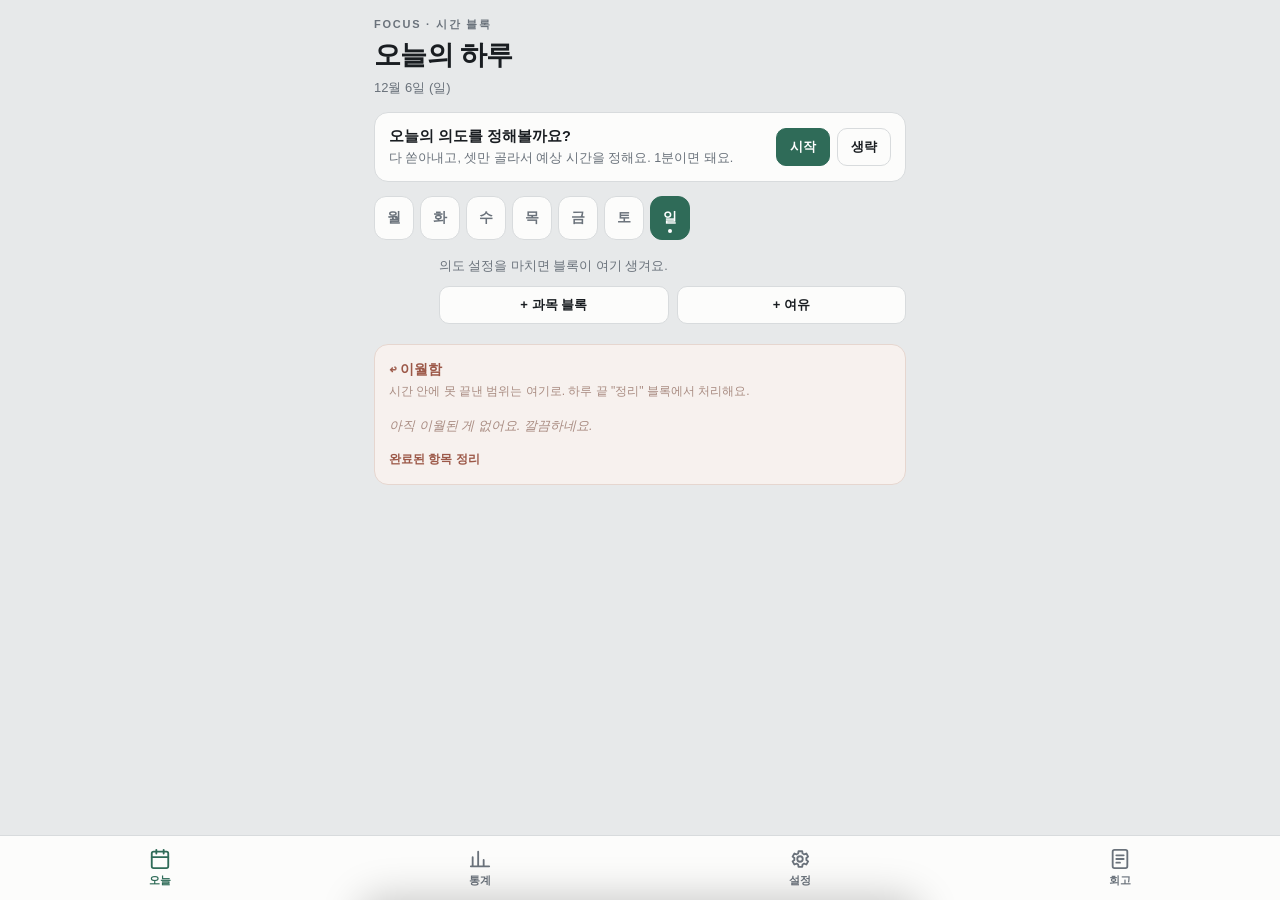
==== commit 6ac9ab0c: "add all project files and GitHub Pages deployment setup" ====
--- a/index.html
+++ b/index.html
@@ -1,4 +1,4 @@
-<!DOCTYPE html>
+﻿<!DOCTYPE html>
 <html lang="ko">
 <head>
 <meta charset="UTF-8">
@@ -10,314 +10,20 @@
 <meta name="apple-mobile-web-app-status-bar-style" content="black-translucent">
 <meta name="apple-mobile-web-app-title" content="시간블록">
 <link rel="apple-touch-icon" href="[data-uri]">
-<link rel="manifest" href="[data-uri]">
+<link rel="manifest" href="manifest.json">
 <link rel="preconnect" href="https://fonts.googleapis.com">
 <link rel="preconnect" href="https://fonts.gstatic.com" crossorigin>
 <link href="https://fonts.googleapis.com/css2?family=Space+Grotesk:wght@500;600;700&family=JetBrains+Mono:wght@500;700&display=swap" rel="stylesheet">
-<style>
-  :root{
-    --canvas:#E7E9EA; --surface:#FCFCFB; --ink:#191D21; --soft:#6A727B;
-    --line:#D8DBDD; --line2:#E6E8E9; --pine:#2F6B58; --amber:#A86A12; --clay:#9C5848;
-    --trayBg:#F7F1EE; --trayLine:#E6D6CF; --trayInk:#9C5848; --trayInk2:#A98C82;
-    --c0:#2F6B58; --c1:#46568A; --c2:#7A4E73; --c3:#A6603C; --c4:#4E606C;
-  }
-  [data-theme="dark"]{
-    --canvas:#14171A; --surface:#1E2328; --ink:#E7EAEC; --soft:#8A929A;
-    --line:#2C333A; --line2:#252B31; --pine:#5FA98F; --amber:#D2972E; --clay:#CC8674;
-    --trayBg:#251E1B; --trayLine:#3A2E29; --trayInk:#CC8674; --trayInk2:#9A8077;
-    --c0:#56A88E; --c1:#7E8DC4; --c2:#B886AE; --c3:#CC8A5F; --c4:#86969F;
-  }
-  *{box-sizing:border-box;margin:0;padding:0}
-  html{-webkit-text-size-adjust:100%}
-  body{background:var(--canvas);color:var(--ink);
-    font-family:'Inter',-apple-system,BlinkMacSystemFont,'Segoe UI','Apple SD Gothic Neo','Malgun Gothic',sans-serif;
-    line-height:1.5;-webkit-font-smoothing:antialiased;transition:background .2s,color .2s}
-  body.dragging-active{user-select:none;-webkit-user-select:none}
-  .disp{font-family:'Space Grotesk',system-ui,sans-serif}
-  .mono{font-family:'JetBrains Mono',ui-monospace,Menlo,monospace;font-variant-numeric:tabular-nums}
-  button,input,select{font-family:inherit}
-  button{cursor:pointer;border:none;background:none;color:inherit}
-  .wrap{max-width:560px;margin:0 auto;padding:max(16px,env(safe-area-inset-top)) 14px calc(78px + env(safe-area-inset-bottom))}
-
-  .view{display:none}
-  .view.on{display:block;animation:fade .25s ease}
-  @keyframes fade{from{opacity:0;transform:translateY(4px)}to{opacity:1;transform:none}}
-
-  header{margin-bottom:14px}
-  .kicker{font-size:11px;letter-spacing:.16em;text-transform:uppercase;color:var(--soft);font-weight:600}
-  h1{font-size:27px;font-weight:700;letter-spacing:-.02em;margin-top:2px}
-  .date{color:var(--soft);font-size:13px;margin-top:3px}
-
-  .chips{display:flex;gap:6px;margin:14px 0 6px;overflow-x:auto;-webkit-overflow-scrolling:touch;padding-bottom:2px}
-  .chip{flex:0 0 auto;width:40px;height:44px;border-radius:12px;border:1px solid var(--line);background:var(--surface);
-    display:flex;flex-direction:column;align-items:center;justify-content:center;font-size:14px;font-weight:600;color:var(--soft);transition:.15s;position:relative}
-  .chip.sel{background:var(--pine);color:#fff;border-color:var(--pine)}
-  .chip .td{width:4px;height:4px;border-radius:50%;background:var(--amber);position:absolute;bottom:6px}
-  .chip.sel .td{background:#fff}
-  .editnote{font-size:12px;color:var(--amber);font-weight:600;margin:6px 0 2px}
-
-  #dayStartWrap{display:flex;align-items:center;gap:8px;margin:10px 0 14px;padding-left:2px}
-  .ds-lab{font-size:12px;color:var(--soft);font-weight:600}
-  .ds-input{border:1px solid var(--line);border-radius:10px;padding:7px 11px;background:var(--surface);color:var(--ink);font-size:14px;font-weight:700}
-
-  #spine{position:relative}
-  .row{display:grid;grid-template-columns:54px 1fr;gap:11px}
-  .rail{position:relative;padding-top:13px}
-  .rail::before{content:"";position:absolute;left:10px;top:0;bottom:-2px;width:2px;background:var(--line)}
-  .row:last-of-type .rail::before{height:18px;bottom:auto}
-  .dot{position:absolute;left:4px;top:17px;width:14px;height:14px;border-radius:50%;background:var(--surface);border:2px solid var(--line)}
-  .time{display:block;font-size:12px;font-weight:700;color:var(--soft);padding-left:22px;padding-top:12px}
-
-  .card{background:var(--surface);border:1px solid var(--line);border-left:4px solid var(--bar,var(--c0));
-    border-radius:14px;padding:11px 12px;margin-bottom:11px;transition:opacity .25s,border-color .15s,box-shadow .15s;cursor:grab}
-  .row.dragging{z-index:60;position:relative}
-  .row.dragging .card,.row.dragging .buffer{box-shadow:0 14px 32px rgba(0,0,0,.28);cursor:grabbing}
-  .drop-line{position:absolute;left:62px;right:2px;height:3px;background:var(--pine);border-radius:3px;pointer-events:none;z-index:55}
-  .top{display:flex;align-items:flex-start;gap:10px}
-  .check{flex:0 0 auto;width:22px;height:22px;border-radius:6px;border:2px solid var(--line);background:var(--surface);
-    margin-top:1px;display:grid;place-items:center;font-size:13px;color:#fff;transition:.15s}
-  .check.on{background:var(--bar,var(--c0));border-color:var(--bar,var(--c0))}
-  .check.ghost{opacity:.35;pointer-events:none}
-  .body{flex:1;min-width:0}
-  .label-btn{font-size:16px;font-weight:600;color:var(--ink);text-align:left;padding:1px 0;letter-spacing:-.01em;display:block;width:100%}
-  .label-btn.empty{color:var(--soft);opacity:.7;font-weight:500}
-  .scope-btn{font-size:13px;color:var(--soft);text-align:left;padding:2px 0;margin-top:2px;display:block;width:100%}
-  .scope-btn.empty{opacity:.55}
-  .card.done{opacity:.5}
-  .card.done .label-btn{text-decoration:line-through}
-  .card.now{border-color:var(--amber);box-shadow:0 0 0 1px var(--amber) inset}
-  .meta{display:flex;align-items:center;gap:8px;margin-top:9px}
-  .dur-chip{font-size:12px;font-weight:700;color:var(--ink);border:1px solid var(--line);border-radius:8px;padding:5px 10px;background:var(--surface)}
-  .now-pill{font-size:10px;font-weight:700;letter-spacing:.08em;color:#fff;background:var(--amber);padding:2px 7px;border-radius:20px}
-  .grip{margin-left:auto;color:var(--line);font-size:17px;letter-spacing:-3px;padding-left:8px}
-  .actrow{display:flex;gap:6px;margin-top:9px}
-  .iconbtn{font-size:12px;color:var(--soft);padding:4px 9px;border-radius:7px;border:1px solid var(--line);background:var(--surface);font-weight:600}
-  .iconbtn.focus-btn{color:#fff;background:var(--pine);border-color:var(--pine)}
-  .iconbtn.focus-btn.resume{background:var(--amber);border-color:var(--amber)}
-
-  .buffer{display:flex;align-items:center;gap:8px;margin-bottom:11px;padding:3px 0 3px 2px;cursor:grab}
-  .buffer .bl{flex:0 0 auto;font-size:11.5px;color:var(--soft);font-style:italic;font-weight:500;opacity:.85}
-  .buffer .line{flex:1;height:0;border-top:2px dashed var(--line)}
-  .buffer .x{font-size:11px;color:var(--soft);opacity:.6;padding:2px 5px}
-
-  .add-row{display:flex;gap:8px;margin:2px 0 20px;padding-left:65px}
-  .btn{background:var(--surface);border:1px solid var(--line);border-radius:10px;padding:9px 13px;font-size:13px;font-weight:600;
-    color:var(--ink);display:inline-flex;align-items:center;justify-content:center;gap:6px;transition:.15s}
-  .btn.primary{background:var(--pine);color:#fff;border-color:var(--pine)}
-  .add-row .btn{flex:1}
-
-  .tray{background:var(--trayBg);border:1px solid var(--trayLine);border-radius:14px;padding:14px;margin-top:6px}
-  .tray h2{font-size:14px;font-weight:700;color:var(--trayInk);display:flex;align-items:center;gap:7px}
-  .tray .sub{font-size:12px;color:var(--trayInk2);margin-top:2px;margin-bottom:10px}
-  .citem{display:flex;align-items:center;gap:9px;padding:8px 0;border-top:1px solid var(--trayLine)}
-  .citem:first-of-type{border-top:none}
-  .citem .ck{width:19px;height:19px;border-radius:5px;border:2px solid var(--trayLine);background:var(--surface);flex:0 0 auto;display:grid;place-items:center;color:#fff;font-size:11px}
-  .citem .ck.on{background:var(--clay);border-color:var(--clay)}
-  .citem .txt{flex:1;font-size:13.5px}
-  .citem.done .txt{text-decoration:line-through;color:var(--trayInk2)}
-  .citem .from{font-size:11px;color:var(--trayInk2);flex:0 0 auto}
-  .tray .empty{font-size:13px;color:var(--trayInk2);font-style:italic;padding:6px 0}
-  .tray .clearc{margin-top:10px;font-size:12px;color:var(--trayInk);font-weight:600}
-
-  .bignum{font-size:42px;font-weight:700;letter-spacing:-.02em;line-height:1}
-  .bignum small{font-size:18px;font-weight:600;color:var(--soft)}
-  .panel{background:var(--surface);border:1px solid var(--line);border-radius:14px;padding:16px;margin-bottom:14px}
-  .panel h2{font-size:13px;font-weight:700;color:var(--soft);text-transform:uppercase;letter-spacing:.08em;margin-bottom:12px}
-  .sbar{margin-bottom:13px}.sbar:last-child{margin-bottom:0}
-  .sbar .lab{display:flex;justify-content:space-between;font-size:13px;font-weight:600;margin-bottom:5px}
-  .sbar .lab .v{color:var(--soft)}
-  .track{height:9px;border-radius:6px;background:var(--line2);overflow:hidden}
-  .fill{height:100%;border-radius:6px;transition:width .4s ease}
-  .week{display:flex;gap:7px;align-items:flex-end;height:96px;margin-top:4px}
-  .wd{flex:1;display:flex;flex-direction:column;align-items:center;gap:6px;height:100%;justify-content:flex-end}
-  .wd .col{width:100%;max-width:26px;border-radius:6px 6px 3px 3px;background:var(--pine);min-height:3px;transition:height .4s}
-  .wd .dl{font-size:11px;color:var(--soft);font-weight:600}
-  .wd.today .dl{color:var(--amber)}
-  .empty-stat{font-size:14px;color:var(--soft);text-align:center;padding:24px 0}
-
-  /* 정확도 자화상 (§6/§7) */
-  .portrait h2{margin-bottom:10px}
-  .cumulative{font-size:14px;color:var(--ink);line-height:1.55}
-  .cumulative b{color:var(--pine)}
-  .converge-row{display:flex;align-items:flex-end;gap:3px;height:48px;margin:14px 0 2px}
-  .cvbar{flex:1;max-width:10px;background:var(--soft);opacity:.5;border-radius:2px 2px 1px 1px;min-height:4px}
-  .bias-list{margin-top:14px}
-  .bias-row{margin-bottom:14px}
-  .bias-row:last-child{margin-bottom:0}
-  .bias-name{display:flex;align-items:center;gap:7px;font-size:13.5px;font-weight:600;margin-bottom:6px}
-  .bias-name .bdot{width:9px;height:9px;border-radius:50%;flex:0 0 auto}
-  .bias-track{position:relative;height:9px;background:var(--line2);border-radius:6px;overflow:hidden}
-  .bias-center{position:absolute;left:50%;top:0;bottom:0;width:2px;background:var(--line);transform:translateX(-1px)}
-  .bias-fill{position:absolute;top:0;bottom:0;border-radius:6px;opacity:.85}
-  .bias-sent{font-size:12px;color:var(--soft);margin-top:5px}
-  .flag-box{margin-top:16px;padding-top:14px;border-top:1px solid var(--line2)}
-  .flag-box h3{font-size:11.5px;font-weight:700;color:var(--soft);text-transform:uppercase;letter-spacing:.06em;margin-bottom:8px}
-  .flag-row{font-size:13px;color:var(--ink);margin-bottom:4px;line-height:1.5}
-
-  .srow{display:flex;align-items:center;justify-content:space-between;padding:14px 0;border-top:1px solid var(--line2)}
-  .srow:first-child{border-top:none}
-  .srow .l b{font-size:15px;font-weight:600;display:block}
-  .srow .l p{font-size:12.5px;color:var(--soft);margin-top:2px;max-width:230px}
-  .switch{flex:0 0 auto;width:46px;height:28px;border-radius:16px;background:var(--line);position:relative;transition:.2s}
-  .switch.on{background:var(--pine)}
-  .switch::after{content:"";position:absolute;top:3px;left:3px;width:22px;height:22px;border-radius:50%;background:#fff;transition:.2s;box-shadow:0 1px 3px rgba(0,0,0,.2)}
-  .switch.on::after{transform:translateX(18px)}
-  .copyrow{display:flex;gap:8px;align-items:center;margin-top:10px;flex-wrap:wrap}
-  select{border:1px solid var(--line);border-radius:9px;padding:8px 10px;background:var(--surface);color:var(--ink);font-size:13px;font-weight:600}
-  .danger{color:var(--clay);border-color:var(--clay)}
-  .help{font-size:12.5px;color:var(--soft);line-height:1.6}
-  .help b{color:var(--ink)}
-  .preset-row{display:flex;align-items:center;gap:10px;padding:11px 0;border-top:1px solid var(--line2)}
-  .preset-row:first-child{border-top:none}
-  .pdot{width:18px;height:18px;border-radius:50%;flex:0 0 auto;border:none}
-  .pinfo{flex:1;min-width:0}.pinfo b{font-size:14.5px;font-weight:600}
-  .pinfo p{font-size:12px;color:var(--soft);white-space:nowrap;overflow:hidden;text-overflow:ellipsis}
-
-  nav{position:fixed;left:0;right:0;bottom:0;background:var(--surface);border-top:1px solid var(--line);
-    display:flex;justify-content:space-around;padding:8px 0 calc(8px + env(safe-area-inset-bottom));z-index:50}
-  .nav-btn{display:flex;flex-direction:column;align-items:center;gap:3px;font-size:11px;font-weight:600;color:var(--soft);padding:4px 18px;border-radius:10px}
-  .nav-btn.on{color:var(--pine)}
-  .nav-btn svg{width:22px;height:22px;stroke:currentColor;fill:none;stroke-width:2;stroke-linecap:round;stroke-linejoin:round}
-
-  .toast{position:fixed;left:50%;bottom:calc(90px + env(safe-area-inset-bottom));transform:translateX(-50%);
-    background:var(--ink);color:var(--canvas);padding:11px 16px;border-radius:12px;font-size:13.5px;font-weight:600;
-    z-index:170;box-shadow:0 6px 24px rgba(0,0,0,.25);max-width:88%;opacity:0;transition:opacity .25s;pointer-events:none}
-  .toast.show{opacity:1}
-
-  /* bottom sheet */
-  .sheet-back{position:fixed;inset:0;background:rgba(0,0,0,.42);z-index:150;opacity:0;pointer-events:none;transition:opacity .2s}
-  .sheet-back.on{opacity:1;pointer-events:auto}
-  .sheet{position:fixed;left:0;right:0;bottom:0;z-index:160;background:var(--surface);border-radius:20px 20px 0 0;
-    padding:10px 18px calc(22px + env(safe-area-inset-bottom));transform:translateY(115%);transition:transform .25s ease;
-    max-width:560px;margin:0 auto;box-shadow:0 -10px 40px rgba(0,0,0,.22)}
-  .sheet.on{transform:none}
-  .sheet-handle{width:40px;height:4px;border-radius:4px;background:var(--line);margin:6px auto 12px}
-  .sheet-title{font-size:15px;font-weight:700;margin-bottom:12px}
-  .sheet-body{display:flex;flex-direction:column;gap:8px;max-height:56vh;overflow:auto}
-  .opt{display:flex;align-items:center;gap:11px;padding:13px;border:1px solid var(--line);border-radius:12px;font-size:15px;font-weight:600;background:var(--surface);text-align:left;width:100%}
-  .opt .dot{width:16px;height:16px;border-radius:50%;flex:0 0 auto}
-  .opt.add{justify-content:center;color:var(--soft);font-weight:600}
-  .chips-wrap{display:flex;flex-wrap:wrap;gap:8px}
-  .dchip{padding:11px 15px;border:1px solid var(--line);border-radius:12px;font-size:14px;font-weight:600;background:var(--surface)}
-  .dchip.sel{background:var(--pine);color:#fff;border-color:var(--pine)}
-
-  /* focus */
-  .focus{position:fixed;inset:0;z-index:200;background:radial-gradient(130% 100% at 50% -10%,#1d2e28 0%,#0d1512 72%);
-    color:#F2EFE6;display:none;flex-direction:column;padding:max(22px,env(safe-area-inset-top)) 22px calc(26px + env(safe-area-inset-bottom))}
-  .focus.on{display:flex;animation:fade .3s ease}
-  .fx-top{display:flex;justify-content:space-between;align-items:center}
-  .fx-close{font-size:20px;color:#F2EFE6;opacity:.65;padding:6px 8px;line-height:1}
-  .fx-plan{font-size:12.5px;letter-spacing:.05em;color:#9db4aa;font-weight:600}
-  .fx-mid{flex:1;display:flex;flex-direction:column;align-items:center;justify-content:center;text-align:center;width:100%}
-  .fx-subj{font-family:'Space Grotesk',sans-serif;font-size:30px;font-weight:700;letter-spacing:-.02em}
-  .fx-scope{font-size:14.5px;color:#a7bbb1;margin-top:8px;max-width:300px;line-height:1.5}
-  .fx-timer{font-family:'JetBrains Mono',ui-monospace,monospace;font-size:60px;font-weight:700;letter-spacing:-.02em;margin:30px 0 6px}
-  .fx-est{font-size:13px;color:#8ea59b;font-weight:600}.fx-est.over{color:#E2B45C}
-  .fx-bar{width:min(300px,78%);height:6px;border-radius:6px;background:rgba(255,255,255,.13);overflow:hidden;margin-top:18px}
-  .fx-fill{height:100%;width:0;background:#5FA98F;border-radius:6px;transition:width .9s linear}.fx-fill.over{background:#E2B45C}
-  .fx-ctrl{display:flex;align-items:center;gap:16px;margin-top:34px}
-  .fx-play{width:80px;height:80px;border-radius:50%;background:#F2EFE6;color:#13201B;display:grid;place-items:center;font-size:30px;box-shadow:0 10px 34px rgba(0,0,0,.4)}
-  .fx-int{padding:11px 17px;border-radius:30px;border:1px solid rgba(255,255,255,.22);color:#F2EFE6;font-size:13px;font-weight:600;background:rgba(255,255,255,.06)}
-  .fx-int b{color:#E2B45C}
-  .fx-done{margin-top:30px;padding:14px 34px;border-radius:14px;background:#5FA98F;color:#0d1512;font-size:15px;font-weight:700}
-  .fx-hint{font-size:11.5px;color:#6f8880;margin-top:16px}
-
-  /* §8 매일 진입 의식 */
-  .rit-banner{background:var(--surface);border:1px solid var(--line);border-radius:14px;padding:13px 14px;
-    margin:0 0 12px;display:flex;align-items:center;gap:10px;flex-wrap:wrap}
-  .rb-txt{flex:1;min-width:160px}
-  .rb-txt b{font-size:14.5px;font-weight:700;display:block}
-  .rb-txt p{font-size:12.5px;color:var(--soft);margin-top:3px;line-height:1.4}
-  .rb-act{display:flex;gap:7px;flex:0 0 auto}
-  .top3-pill{font-size:10px;font-weight:700;color:var(--pine);border:1px solid var(--pine);border-radius:20px;padding:2px 7px}
-
-  .ritual{position:fixed;inset:0;z-index:210;background:var(--canvas);display:none;flex-direction:column;
-    padding:max(20px,env(safe-area-inset-top)) 18px calc(24px + env(safe-area-inset-bottom))}
-  .ritual.on{display:flex;animation:fade .25s ease}
-  .rit-top{display:flex;justify-content:space-between;align-items:center;margin-bottom:8px;max-width:520px;width:100%;margin-inline:auto}
-  .rit-close{font-size:20px;color:var(--soft);padding:6px 8px}
-  .rit-step{font-size:11.5px;font-weight:700;color:var(--soft);letter-spacing:.06em;text-transform:uppercase}
-  .rit-body{flex:1;overflow:auto;max-width:520px;width:100%;margin:0 auto;padding-top:8px}
-  .rit-title{font-size:22px;font-weight:700;letter-spacing:-.01em;margin-bottom:6px;font-family:'Space Grotesk',sans-serif}
-  .rit-sub{font-size:13.5px;color:var(--soft);line-height:1.5;margin-bottom:18px}
-  .rit-list{display:flex;flex-direction:column;gap:8px;margin-bottom:14px}
-  .rit-item{display:flex;align-items:center;gap:8px;background:var(--surface);border:1px solid var(--line);border-radius:12px;padding:11px 12px}
-  .rit-item input{flex:1;border:none;background:none;font-size:14.5px;color:var(--ink)}
-  .rit-item input:focus{outline:none}
-  .rit-item .rm{color:var(--soft);font-size:13px;padding:2px 6px;opacity:.7}
-  .rit-add{display:flex;gap:8px;margin-bottom:22px}
-  .rit-add input{flex:1;border:1px solid var(--line);border-radius:12px;padding:11px 12px;background:var(--surface);font-size:14.5px;color:var(--ink)}
-  .rit-add input:focus{outline:none;border-color:var(--pine)}
-  .rit-foot{display:flex;gap:10px;padding-top:6px}
-  .rit-foot .btn{flex:1}
-  .rit-skip{display:block;width:100%;text-align:center;font-size:12.5px;color:var(--soft);margin-top:16px;text-decoration:underline;padding:6px}
-  .rit-counter{font-size:13px;color:var(--soft);font-weight:600;margin-bottom:14px;text-align:center}
-  .rit-pickrow{background:var(--surface);border:1px solid var(--line);border-radius:12px;margin-bottom:9px;overflow:hidden;transition:border-color .15s}
-  .rit-pickrow.picked{border-color:var(--pine)}
-  .rit-pickmain{display:flex;align-items:center;gap:10px;padding:12px 13px;width:100%;text-align:left}
-  .rit-checkdot{width:20px;height:20px;border-radius:50%;border:2px solid var(--line);flex:0 0 auto;display:grid;place-items:center;font-size:11px;color:#fff}
-  .rit-checkdot.on{background:var(--pine);border-color:var(--pine)}
-  .rit-picktxt{flex:1;font-size:14.5px}
-  .rit-predict{padding:0 13px 13px;display:flex;flex-wrap:wrap;gap:6px}
-
-  @media (prefers-reduced-motion:reduce){*{transition:none!important;animation:none!important}}
-</style>
+<link rel="stylesheet" href="style.css">
 </head>
 <body>
-<div class="wrap">
-  <section class="view on" id="v-today">
-    <header><div class="kicker">Focus · 시간 블록</div><h1 class="disp">오늘의 하루</h1><div class="date" id="date"></div></header>
-    <div id="ritualBanner"></div>
-    <div class="chips" id="chips"></div>
-    <div id="editnote"></div>
-    <div id="dayStartWrap"></div>
-    <div id="spine"></div>
-    <div class="add-row">
-      <button class="btn" id="add-study">+ 과목 블록</button>
-      <button class="btn" id="add-buffer">+ 여유</button>
-    </div>
-    <div id="trayWrap"></div>
-  </section>
-
-  <section class="view" id="v-stats">
-    <header><div class="kicker">Focus · 통계</div><h1 class="disp">공부 기록</h1></header>
-    <div id="stats"></div>
-  </section>
-
-  <section class="view" id="v-set">
-    <header><div class="kicker">Focus · 설정</div><h1 class="disp">설정</h1></header>
-    <div class="panel">
-      <div class="srow"><div class="l"><b>다크모드</b><p>어두운 화면으로 전환해요.</p></div><div class="switch" id="sw-theme"></div></div>
-      <div class="srow"><div class="l"><b>칸 시작 알림</b><p id="alert-desc">블록 시작 시간에 알림을 보내요. 앱이 켜져 있을 때 작동해요.</p></div><div class="switch" id="sw-alert"></div></div>
-    </div>
-    <div class="panel">
-      <h2>과목 프리셋</h2>
-      <div class="help" style="margin-bottom:4px">여기서 만들어두면 블록에서 탭 한 번으로 골라요.</div>
-      <div id="presetBox"></div>
-      <button class="btn" id="addPreset" style="margin-top:10px">+ 과목 추가</button>
-    </div>
-    <div class="panel">
-      <h2>시간표 복사</h2>
-      <div class="help" style="margin-bottom:6px">한 요일의 블록 구성을 다른 요일로 복사해요.</div>
-      <div class="copyrow"><select id="cp-from"></select><span style="color:var(--soft)">→</span><select id="cp-to"></select><button class="btn" id="cp-go">복사</button></div>
-    </div>
-    <div class="panel">
-      <h2>홈 화면에 추가하기</h2>
-      <div class="help"><b>아이폰(사파리):</b> 공유 <span class="mono">⬆</span> → "홈 화면에 추가"<br>
-        <b>안드로이드(크롬):</b> 메뉴 <span class="mono">⋮</span> → "홈 화면에 추가" / "앱 설치"<br>전체화면 앱처럼 열리고, 데이터는 이 기기에 저장돼요.</div>
-    </div>
-    <div class="panel">
-      <h2>데이터</h2>
-      <div class="srow" style="padding-top:4px"><div class="l"><b>전체 초기화</b><p>모든 시간표·기록·이월함을 지워요.</p></div><button class="btn danger" id="wipe">초기화</button></div>
-    </div>
-    <div class="help" style="text-align:center;opacity:.6">시간블록 · v3</div>
-  </section>
-</div>
+<div class="wrap" id="main-content"></div>
 
 <nav>
   <button class="nav-btn on" data-go="today"><svg viewBox="0 0 24 24"><rect x="3" y="4" width="18" height="18" rx="2"/><path d="M3 10h18M8 2v4M16 2v4"/></svg>오늘</button>
   <button class="nav-btn" data-go="stats"><svg viewBox="0 0 24 24"><path d="M4 20V10M10 20V4M16 20v-7M22 20H2"/></svg>통계</button>
   <button class="nav-btn" data-go="set"><svg viewBox="0 0 24 24"><circle cx="12" cy="12" r="3"/><path d="M19 12a7 7 0 0 0-.1-1l2-1.6-2-3.4-2.4 1a7 7 0 0 0-1.7-1l-.4-2.5h-4l-.4 2.5a7 7 0 0 0-1.7 1l-2.4-1-2 3.4 2 1.6a7 7 0 0 0 0 2l-2 1.6 2 3.4 2.4-1a7 7 0 0 0 1.7 1l.4 2.5h4l.4-2.5a7 7 0 0 0 1.7-1l2.4 1 2-3.4-2-1.6c.06-.33.1-.66.1-1z"/></svg>설정</button>
+  <button class="nav-btn" data-go="reflect"><svg viewBox="0 0 24 24"><rect x="4" y="2" width="16" height="20" rx="2"/><line x1="8" y1="8" x2="16" y2="8"/><line x1="8" y1="12" x2="16" y2="12"/><line x1="8" y1="16" x2="12" y2="16"/></svg>회고</button>
 </nav>
 
 <div class="toast" id="toast"></div>
@@ -348,585 +54,20 @@
   <div class="rit-body" id="rit-body"></div>
 </div>
 
+<script src="app.js"></script>
+<script src="data.js"></script>
+<script src="today.js"></script>
+<script src="stats.js"></script>
+<script src="settings.js"></script>
+<script src="accuracy.js"></script>
+<script src="coach.js"></script>
+<script src="rules.js"></script>
+<script src="reflect.js"></script>
+<script>init();</script>
 <script>
-(function(){
-  "use strict";
-  const COLORS=['#2F6B58','#46568A','#7A4E73','#A6603C','#4E606C'];
-  const DOW=['일','월','화','수','목','금','토'];
-  const $=s=>document.querySelector(s);
-
-  const store=(function(){let mem={},ok=false;
-    try{localStorage.setItem('__t','1');localStorage.removeItem('__t');ok=true;}catch(e){ok=false;}
-    return{get(k){try{return ok?localStorage.getItem(k):(k in mem?mem[k]:null);}catch(e){return k in mem?mem[k]:null;}},
-      set(k,v){try{if(ok)localStorage.setItem(k,v);else mem[k]=v;}catch(e){mem[k]=v;}}};})();
-  const KEY='hk_planner_v3';
-
-  const toMin=t=>{if(!t)return 0;const[a,b]=t.split(':').map(Number);return a*60+b;};
-  const fromMin=m=>{m=((m%1440)+1440)%1440;return pad(Math.floor(m/60))+':'+pad(m%60);};
-  const nowHM=()=>{const d=new Date();return d.getHours()*60+d.getMinutes();};
-  const pad=n=>String(n).padStart(2,'0');
-  const dateStr=d=>d.getFullYear()+'-'+pad(d.getMonth()+1)+'-'+pad(d.getDate());
-  const esc=s=>String(s).replace(/[&<>"]/g,c=>({'&':'&amp;','<':'&lt;','>':'&gt;','"':'&quot;'}[c]));
-  function fmtMin(m){if(!m)return '0분';const h=Math.floor(m/60),x=m%60;return (h?h+'시간':'')+(h&&x?' ':'')+(x?x+'분':(h?'':'0분'));}
-  function fmtClock(ms){const s=Math.max(0,Math.floor(ms/1000));const h=Math.floor(s/3600),m=Math.floor((s%3600)/60),x=s%60;return (h?pad(h)+':':'')+pad(m)+':'+pad(x);}
-
-  let DB, viewDay, notified=new Set(), drag=null;
-
-  function buildDefault(){
-    const seq={n:1};
-    const mk=arr=>arr.map(s=>Object.assign({id:seq.n++},s));
-    const wd=()=>mk([
-      {type:'study',dur:90,label:'영어',scope:'단어 + 독해',color:'#2F6B58'},
-      {type:'buffer',dur:15},
-      {type:'study',dur:90,label:'수학',scope:'문제풀이',color:'#46568A'},
-      {type:'buffer',dur:15},
-      {type:'study',dur:60,label:'정리',scope:'이월 처리',color:'#A6603C'}]);
-    const we=()=>mk([
-      {type:'study',dur:90,label:'복습',scope:'약한 부분',color:'#7A4E73'},
-      {type:'buffer',dur:15},
-      {type:'study',dur:75,label:'이월 처리',scope:'밀린 범위',color:'#A6603C'}]);
-    const templates={},dayStart={};
-    for(let i=0;i<7;i++){const w=(i===0||i===6);templates[i]=w?we():wd();dayStart[i]=w?'10:00':'14:00';}
-    const now=new Date();
-    return{version:3,seq:seq.n,
-      settings:{theme:(window.matchMedia&&matchMedia('(prefers-color-scheme:dark)').matches)?'dark':'light',alerts:false},
-      presets:[
-        {name:'영어',color:'#2F6B58',scopes:['단어','독해','문법','듣기']},
-        {name:'수학',color:'#46568A',scopes:['개념','문제풀이','오답노트']},
-        {name:'국어',color:'#7A4E73',scopes:['비문학','문학','문법']},
-        {name:'복습',color:'#4E606C',scopes:[]},
-        {name:'정리',color:'#A6603C',scopes:['이월 처리']}],
-      dayStart,templates,
-      day:{date:dateStr(now),weekday:now.getDay(),done:{},carryover:[]},
-      log:[],focus:null};
-  }
-  function migrateV2(old){
-    try{const nd=buildDefault();
-      nd.settings=old.settings||nd.settings;nd.log=old.log||[];
-      if(old.day)nd.day=old.day;
-      if(old.templates){nd.templates={};nd.dayStart={};
-        for(let d=0;d<7;d++){const arr=(old.templates[d]||[]).slice().sort((a,b)=>toMin(a.start)-toMin(b.start));
-          nd.dayStart[d]=arr.length?arr[0].start:(d===0||d===6?'10:00':'14:00');
-          nd.templates[d]=arr.map(b=>({id:b.id,type:b.type,dur:Math.max(5,toMin(b.end)-toMin(b.start)),label:b.label||'',scope:b.scope||'',color:b.color||COLORS[0]}));
-        }}
-      let mx=1000;Object.values(nd.templates).forEach(a=>a.forEach(b=>{if(b.id>mx)mx=b.id;}));
-      nd.seq=mx+1;nd.focus=null;return nd;
-    }catch(e){return buildDefault();}
-  }
-
-  const load=()=>{try{const r=store.get(KEY);if(r)return JSON.parse(r);}catch(e){}return null;};
-  const save=()=>store.set(KEY,JSON.stringify(DB));
-  const today=()=>DB.day.weekday;
-  const isToday=()=>viewDay===today();
-  const blocksFor=d=>DB.templates[d]||[];
-  function layout(d){let t=toMin(DB.dayStart[d]||'14:00');blocksFor(d).forEach(b=>{b.start=fromMin(t);b.end=fromMin(t+b.dur);t+=b.dur;});}
-
-  function applyTheme(){document.documentElement.dataset.theme=DB.settings.theme==='dark'?'dark':'light';
-    $('#sw-theme').classList.toggle('on',DB.settings.theme==='dark');
-    document.querySelector('meta[name=theme-color]').setAttribute('content',DB.settings.theme==='dark'?'#1E2328':'#2F6B58');}
-
-  let toT;function toast(m){const t=$('#toast');t.textContent=m;t.classList.add('show');clearTimeout(toT);toT=setTimeout(()=>t.classList.remove('show'),2600);}
-
-  /* ===== sheets ===== */
-  function openSheet(title){$('#sheetTitle').textContent=title;const b=$('#sheetBody');b.innerHTML='';$('#sheetBack').classList.add('on');$('#sheet').classList.add('on');return b;}
-  function closeSheet(){$('#sheetBack').classList.remove('on');$('#sheet').classList.remove('on');}
-  function openSubjectSheet(b){
-    const body=openSheet('과목 선택');
-    DB.presets.forEach(p=>{const o=document.createElement('button');o.className='opt';
-      o.innerHTML=`<span class="dot" style="background:${p.color}"></span>${esc(p.name)}`;
-      o.onclick=()=>{b.label=p.name;b.color=p.color;save();closeSheet();renderToday();
-        if(p.scopes&&p.scopes.length)setTimeout(()=>openScopeSheet(b),270);};
-      body.appendChild(o);});
-    const c=document.createElement('button');c.className='opt add';c.textContent='✏️ 직접 입력';
-    c.onclick=()=>{const n=prompt('과목 이름',b.label||'');if(n!==null){b.label=n.trim();save();renderToday();}closeSheet();};
-    body.appendChild(c);
-  }
-  function openScopeSheet(b){
-    const body=openSheet('범위 선택'+(b.label?' · '+b.label:''));
-    const p=DB.presets.find(x=>x.name===b.label);
-    const w=document.createElement('div');w.className='chips-wrap';
-    ((p&&p.scopes)||[]).forEach(s=>{const c=document.createElement('button');c.className='dchip'+(b.scope===s?' sel':'');c.textContent=s;
-      c.onclick=()=>{b.scope=s;save();closeSheet();renderToday();};w.appendChild(c);});
-    if(w.children.length)body.appendChild(w);
-    const cu=document.createElement('button');cu.className='opt add';cu.textContent='✏️ 직접 입력';
-    cu.onclick=()=>{const n=prompt('범위',b.scope||'');if(n!==null){b.scope=n.trim();save();renderToday();}closeSheet();};
-    body.appendChild(cu);
-    const cl=document.createElement('button');cl.className='opt add';cl.textContent='비우기';
-    cl.onclick=()=>{b.scope='';save();closeSheet();renderToday();};body.appendChild(cl);
-  }
-  function openDurationSheet(b){
-    const body=openSheet('블록 길이 선택');
-    const w=document.createElement('div');w.className='chips-wrap';
-    [10,15,20,30,45,60,75,90,120].forEach(m=>{const c=document.createElement('button');c.className='dchip'+(b.dur===m?' sel':'');c.textContent=m+'분';
-      c.onclick=()=>{b.dur=m;save();closeSheet();layout(viewDay);renderToday();};w.appendChild(c);});
-    body.appendChild(w);
-    const cu=document.createElement('button');cu.className='opt add';cu.textContent='✏️ 직접 입력(분)';
-    cu.onclick=()=>{const n=prompt('몇 분?',b.dur);if(n!==null){const v=parseInt(n,10);if(v>0){b.dur=v;save();layout(viewDay);renderToday();}}closeSheet();};
-    body.appendChild(cu);
-  }
-
-  /* ===== today ===== */
-  function renderChips(){
-    const c=$('#chips');c.innerHTML='';
-    for(let i=1;i<=7;i++){const d=i%7;const chip=document.createElement('button');
-      chip.className='chip'+(d===viewDay?' sel':'');chip.innerHTML=DOW[d]+(d===today()?'<span class="td"></span>':'');
-      chip.onclick=()=>{viewDay=d;renderToday();};c.appendChild(chip);}
-    $('#editnote').innerHTML=isToday()?'':`<div class="editnote">${DOW[viewDay]}요일 시간표 편집 중 — 체크·알림은 오늘만 작동해요</div>`;
-  }
-  function renderDayStart(){
-    const w=$('#dayStartWrap');w.innerHTML='';
-    const lab=document.createElement('span');lab.className='ds-lab';lab.textContent='하루 시작';
-    const inp=document.createElement('input');inp.type='time';inp.className='ds-input';inp.value=DB.dayStart[viewDay]||'14:00';
-    inp.onchange=()=>{DB.dayStart[viewDay]=inp.value;layout(viewDay);renderToday();};
-    w.append(lab,inp);
-  }
-  function renderToday(){
-    layout(viewDay);renderChips();renderDayStart();maybeShowRitualBanner();
-    const spine=$('#spine');spine.innerHTML='';
-    const blocks=blocksFor(viewDay);
-    blocks.forEach(b=>spine.appendChild(b.type==='buffer'?bufferRow(b):blockRow(b)));
-    if(!blocks.length)spine.innerHTML='<div class="help" style="padding:8px 0">블록이 없어요. 아래에서 추가해보세요.</div>';
-    renderTray();attachDragAll();save();
-  }
-  function blockRow(b){
-    const interactive=isToday();
-    const done=interactive&&!!DB.day.done[b.id];
-    const live=interactive&&toMin(b.start)<=nowHM()&&nowHM()<toMin(b.end);
-    const row=document.createElement('div');row.className='row';row.dataset.id=b.id;
-    const rail=document.createElement('div');rail.className='rail';
-    rail.innerHTML=`<div class="dot" style="border-color:${b.color}"></div><span class="time mono">${b.start}</span>`;
-    const card=document.createElement('div');card.className='card'+(done?' done':'')+(live&&!done?' now':'');card.style.setProperty('--bar',b.color);
-    const top=document.createElement('div');top.className='top';
-    const ck=document.createElement('div');ck.className='check'+(done?' on':'')+(interactive?'':' ghost');ck.textContent=done?'✓':'';
-    if(interactive)ck.onclick=()=>{setDone(b,!DB.day.done[b.id]);renderToday();};
-    const body=document.createElement('div');body.className='body';
-    const lbl=document.createElement('button');lbl.className='label-btn'+(b.label?'':' empty');lbl.textContent=b.label||'과목 선택';lbl.onclick=()=>openSubjectSheet(b);
-    const scp=document.createElement('button');scp.className='scope-btn'+(b.scope?'':' empty');scp.textContent=b.scope||'+ 범위';scp.onclick=()=>openScopeSheet(b);
-    body.append(lbl,scp);top.append(ck,body);
-    const meta=document.createElement('div');meta.className='meta';
-    const dur=document.createElement('button');dur.className='dur-chip';dur.textContent='⏱ '+b.dur+'분';dur.onclick=()=>openDurationSheet(b);
-    meta.appendChild(dur);
-    if(b.temp){const tp=document.createElement('span');tp.className='top3-pill';tp.textContent='오늘의 3';meta.appendChild(tp);}
-    if(live&&!done){const p=document.createElement('span');p.className='now-pill';p.textContent='지금';meta.appendChild(p);}
-    const grip=document.createElement('span');grip.className='grip';grip.textContent='⠿';meta.appendChild(grip);
-    const act=document.createElement('div');act.className='actrow';
-    if(interactive){const active=DB.focus&&DB.focus.blockId===b.id;
-      const foc=document.createElement('button');foc.className='iconbtn focus-btn'+(active?' resume':'');
-      foc.textContent=active?('▶ 이어서 '+fmtClock(elapsedMs())):'▶ 집중';foc.onclick=()=>enterFocus(b);act.appendChild(foc);}
-    const carry=document.createElement('button');carry.className='iconbtn carry';carry.textContent='↩ 이월';carry.onclick=()=>doCarry(b);
-    const del=document.createElement('button');del.className='iconbtn';del.textContent='삭제';
-    del.onclick=()=>{DB.templates[viewDay]=blocksFor(viewDay).filter(x=>x.id!==b.id);layout(viewDay);renderToday();};
-    act.append(carry,del);
-    card.append(top,meta,act);
-    const w=document.createElement('div');w.appendChild(card);row.append(rail,w);return row;
-  }
-  function bufferRow(b){
-    const row=document.createElement('div');row.className='row';row.dataset.id=b.id;
-    const rail=document.createElement('div');rail.className='rail';
-    rail.innerHTML=`<div class="dot" style="width:8px;height:8px;left:7px;top:19px;border-color:var(--line)"></div><span class="time mono" style="padding-top:14px;opacity:.7">${b.start}</span>`;
-    const w=document.createElement('div');w.style.alignSelf='center';
-    const buf=document.createElement('div');buf.className='buffer';
-    const lab=document.createElement('button');lab.className='bl';lab.textContent='여유 '+b.dur+'분';lab.onclick=()=>openDurationSheet(b);
-    const line=document.createElement('div');line.className='line';
-    const x=document.createElement('span');x.className='x';x.textContent='✕';
-    x.onclick=()=>{DB.templates[viewDay]=blocksFor(viewDay).filter(z=>z.id!==b.id);layout(viewDay);renderToday();};
-    buf.append(lab,line,x);w.appendChild(buf);row.append(rail,w);return row;
-  }
-  function deriveSlot(startHHMM){const h=toMin(startHHMM)/60;return h<12?'morning':(h<18?'afternoon':'evening');}
-  function logRecord(b,o){const ds=DB.day.date;const i=DB.log.findIndex(e=>e.date===ds&&e.ref===b.id);if(i>=0)DB.log.splice(i,1);
-    DB.log.push({date:ds,ref:b.id,subject:b.label||'무제',minutes:o.minutes,planned:(o.planned!=null?o.planned:null),
-      color:b.color,interruptions:o.interruptions||0,measured:!!o.measured,weekday:DB.day.weekday,slot:deriveSlot(b.start),ts:Date.now()});}
-  function setDone(b,val){const id=b.id,ds=DB.day.date;
-    if(val){DB.day.done[id]=true;logRecord(b,{minutes:b.dur,planned:b.dur,interruptions:0,measured:false});}
-    else{delete DB.day.done[id];const i=DB.log.findIndex(e=>e.date===ds&&e.ref===id);if(i>=0)DB.log.splice(i,1);if(DB.focus&&DB.focus.blockId===id)DB.focus=null;}}
-  function addBlock(type){
-    const nb=type==='buffer'?{id:DB.seq++,type:'buffer',dur:15}
-      :{id:DB.seq++,type:'study',dur:60,label:'',scope:'',color:COLORS[blocksFor(viewDay).length%COLORS.length]};
-    DB.templates[viewDay].push(nb);layout(viewDay);renderToday();
-    if(type==='study')setTimeout(()=>openSubjectSheet(nb),120);
-  }
-  function doCarry(b){if(!isToday()){toast('이월은 오늘 시간표에서만 돼요');return;}
-    const r=prompt('이월함으로 보낼 남은 범위를 적어주세요.',b.scope?('남은: '+b.scope):'');if(r===null)return;
-    if(r.trim())DB.day.carryover.push({id:DB.seq++,text:r.trim(),from:b.label||'?',done:false});setDone(b,true);renderToday();}
-  function renderTray(){
-    const wrap=$('#trayWrap');if(!isToday()){wrap.innerHTML='';return;}
-    wrap.innerHTML=`<div class="tray"><h2>↩ 이월함</h2><div class="sub">시간 안에 못 끝낸 범위는 여기로. 하루 끝 "정리" 블록에서 처리해요.</div><div id="clist"></div><button class="clearc" id="clearc">완료된 항목 정리</button></div>`;
-    const c=$('#clist');
-    if(!DB.day.carryover.length)c.innerHTML='<div class="empty">아직 이월된 게 없어요. 깔끔하네요.</div>';
-    else DB.day.carryover.forEach(it=>{const row=document.createElement('div');row.className='citem'+(it.done?' done':'');
-      const ck=document.createElement('div');ck.className='ck'+(it.done?' on':'');ck.textContent=it.done?'✓':'';ck.onclick=()=>{it.done=!it.done;renderToday();};
-      const tx=document.createElement('div');tx.className='txt';tx.textContent=it.text;const fr=document.createElement('div');fr.className='from';fr.textContent=it.from;
-      row.append(ck,tx,fr);c.appendChild(row);});
-    $('#clearc').onclick=()=>{DB.day.carryover=DB.day.carryover.filter(x=>!x.done);renderToday();};
-  }
-
-  /* ===== drag reorder ===== */
-  function attachDragAll(){
-    [...$('#spine').querySelectorAll('.row')].forEach(row=>{
-      const handle=row.querySelector('.card,.buffer');if(!handle)return;
-      handle.addEventListener('pointerdown',ev=>onDown(ev,row));
-    });
-  }
-  function onDown(ev,row){
-    if(ev.button!=null&&ev.button!==0)return;
-    if(ev.target.closest('button,input,select,.check,.x'))return;
-    const startY=ev.clientY,startX=ev.clientX;let held=false;
-    const timer=setTimeout(()=>{held=true;beginDrag(row,ev.clientY);},170);
-    function mv(e){if(!held){if(Math.abs(e.clientY-startY)>8||Math.abs(e.clientX-startX)>8){clearTimeout(timer);fin();}return;}e.preventDefault();moveDrag(e.clientY);}
-    function up(){clearTimeout(timer);if(held)endDrag();fin();}
-    function fin(){document.removeEventListener('pointermove',mv);document.removeEventListener('pointerup',up);document.removeEventListener('pointercancel',up);}
-    document.addEventListener('pointermove',mv,{passive:false});
-    document.addEventListener('pointerup',up);document.addEventListener('pointercancel',up);
-  }
-  function beginDrag(row,pointerY){
-    const spine=$('#spine'),sR=spine.getBoundingClientRect();
-    drag={row,id:+row.dataset.id,baseY:pointerY,sTop:sR.top,target:0,
-      geom:[...spine.querySelectorAll('.row')].map(r=>{const c=r.getBoundingClientRect();return{top:c.top,mid:c.top+c.height/2,bottom:c.bottom};}),
-      line:document.createElement('div')};
-    drag.line.className='drop-line';spine.appendChild(drag.line);
-    row.classList.add('dragging');document.body.classList.add('dragging-active');
-    if(navigator.vibrate)navigator.vibrate(8);
-    moveDrag(pointerY);
-  }
-  function moveDrag(pointerY){
-    if(!drag)return;
-    drag.row.style.transform='translateY('+(pointerY-drag.baseY)+'px)';
-    let idx=drag.geom.filter(g=>g.mid<pointerY).length;drag.target=idx;
-    let y=idx>=drag.geom.length?drag.geom[drag.geom.length-1].bottom:drag.geom[idx].top;
-    drag.line.style.top=(y-drag.sTop-1.5)+'px';
-  }
-  function endDrag(){
-    const arr=blocksFor(viewDay),from=arr.findIndex(b=>b.id===drag.id);
-    let to=drag.target;
-    if(from>=0){const[m]=arr.splice(from,1);if(to>from)to--;to=Math.max(0,Math.min(arr.length,to));arr.splice(to,0,m);}
-    cleanupDrag();layout(viewDay);renderToday();save();
-  }
-  function cleanupDrag(){if(!drag)return;if(drag.line&&drag.line.parentNode)drag.line.parentNode.removeChild(drag.line);
-    drag.row.style.transform='';drag.row.classList.remove('dragging');document.body.classList.remove('dragging-active');drag=null;}
-
-  /* ===== focus ===== */
-  let fxInterval=null,fxBlock=null;
-  function elapsedMs(){const f=DB.focus;if(!f)return 0;return f.accumMs+(f.runningSince?(Date.now()-f.runningSince):0);}
-  function enterFocus(b){
-    if(!isToday()){toast('집중은 오늘 시간표에서 시작해요');return;}
-    layout(today());
-    if(DB.focus&&DB.focus.blockId!==b.id){if(!confirm('다른 블록의 집중 세션이 진행 중이에요. 그건 기록 없이 버리고 새로 시작할까요?'))return;DB.focus=null;}
-    if(!DB.focus)DB.focus={blockId:b.id,date:DB.day.date,accumMs:0,runningSince:Date.now(),interruptions:0};
-    else if(!DB.focus.runningSince)DB.focus.runningSince=Date.now();
-    save();openFocusUI(b);
-  }
-  function openFocusUI(b){fxBlock=b;$('#fx-subj').textContent=b.label||'무제';$('#fx-scope').textContent=b.scope||'';
-    $('#fx-plan').textContent=b.start+'–'+b.end;$('#fx-hint').textContent='멈추면 시간도 멈춰요 · 완료를 눌러야 기록돼요';
-    $('#focus').classList.add('on');renderFocus();clearInterval(fxInterval);fxInterval=setInterval(renderFocus,1000);}
-  function closeFocusUI(){$('#focus').classList.remove('on');clearInterval(fxInterval);fxInterval=null;fxBlock=null;}
-  function renderFocus(){const f=DB.focus,b=fxBlock;if(!f||!b)return;
-    const el=elapsedMs(),planned=Math.max(1,b.dur),pms=planned*60000,over=el>pms;
-    $('#fx-timer').textContent=fmtClock(el);const est=$('#fx-est');est.classList.toggle('over',over);
-    est.textContent=over?('예상 '+planned+'분 · +'+Math.round((el-pms)/60000)+'분 초과'):('예상 '+planned+'분 · 남은 '+Math.max(0,Math.ceil((pms-el)/60000))+'분');
-    const fill=$('#fx-fill');fill.style.width=Math.min(100,el/pms*100)+'%';fill.classList.toggle('over',over);
-    $('#fx-play').textContent=f.runningSince?'⏸':'▶';$('#fx-intn').textContent=f.interruptions?(' '+f.interruptions):'';}
-  function fxToggle(){const f=DB.focus;if(!f)return;if(f.runningSince){f.accumMs+=Date.now()-f.runningSince;f.runningSince=null;}else f.runningSince=Date.now();save();renderFocus();}
-  function fxInterrupt(){if(!DB.focus)return;DB.focus.interruptions++;save();renderFocus();toast('방해 기록됨');}
-  function fxExit(){const f=DB.focus;if(f&&f.runningSince){f.accumMs+=Date.now()-f.runningSince;f.runningSince=null;}save();closeFocusUI();renderToday();}
-  function fxDone(){const f=DB.focus,b=fxBlock;if(!f||!b)return;
-    if(f.runningSince){f.accumMs+=Date.now()-f.runningSince;f.runningSince=null;}
-    const actual=Math.max(1,Math.round(f.accumMs/60000)),planned=Math.max(0,b.dur),intr=f.interruptions;
-    logRecord(b,{minutes:actual,planned,interruptions:intr,measured:true});DB.day.done[b.id]=true;DB.focus=null;
-    closeFocusUI();renderToday();save();toast('기록됨 · 실제 '+fmtMin(actual)+(intr?(' · 방해 '+intr):''));}
-
-  /* ===== §8 매일 진입 의식: 브레인덤프 → top3 → 예측 ===== */
-  let ritualState=null;
-
-  function maybeShowRitualBanner(){
-    const el=$('#ritualBanner');if(!el)return;
-    if(isToday()&&!DB.day.ritualDone){
-      el.innerHTML=`<div class="rit-banner">
-        <div class="rb-txt"><b>오늘의 의도를 정해볼까요?</b><p>다 쏟아내고, 셋만 골라서 예상 시간을 정해요. 1분이면 돼요.</p></div>
-        <div class="rb-act"><button class="btn primary" id="rb-start">시작</button><button class="btn" id="rb-skip">생략</button></div>
-      </div>`;
-      $('#rb-start').onclick=openRitual;
-      $('#rb-skip').onclick=()=>{DB.day.ritualDone=true;save();maybeShowRitualBanner();};
-    }else{el.innerHTML='';}
-  }
-  function ritualPrefillFromCarryover(){
-    return (DB.day.carryover||[]).filter(c=>!c.done).map(c=>({text:c.text,fromCarry:true,carryId:c.id,predictMin:null}));
-  }
-  function openRitual(){
-    ritualState={screen:'dump',dump:ritualPrefillFromCarryover(),picked:[]};
-    $('#ritual').classList.add('on');renderRitualScreen();
-  }
-  function closeRitual(markDone){
-    $('#ritual').classList.remove('on');ritualState=null;
-    if(markDone){DB.day.ritualDone=true;save();}
-    renderToday();
-  }
-  function renderRitualScreen(){
-    $('#rit-step').textContent=ritualState.screen==='dump'?'1 · 브레인덤프':'2 · 오늘 지킬 3개';
-    if(ritualState.screen==='dump')renderDumpBody();else renderPickBody();
-  }
-  function renderDumpBody(){
-    const body=$('#rit-body');
-    body.innerHTML=`<div class="rit-title">오늘 머릿속에 있는 거, 다 꺼내볼까요?</div>
-      <div class="rit-sub">판단하지 말고 떠오르는 대로요. 나중에 셋만 고를 거예요. (이월함에 있던 건 미리 채워뒀어요)</div>
-      <div class="rit-list" id="rit-list"></div>
-      <div class="rit-add"><input id="rit-newtxt" placeholder="할 일 입력하고 추가"><button class="btn" id="rit-addbtn">추가</button></div>
-      <div class="rit-foot"><button class="btn primary" id="rit-next">다음 — 셋 고르기</button></div>
-      <button class="rit-skip" id="rit-skip1">오늘은 생략할게요</button>`;
-    renderDumpList();
-    $('#rit-addbtn').onclick=addDumpFromInput;
-    $('#rit-newtxt').onkeydown=e=>{if(e.key==='Enter'){e.preventDefault();addDumpFromInput();}};
-    $('#rit-next').onclick=()=>{
-      if(!ritualState.dump.length){toast('할 일이 없으면 오늘은 쉬어도 돼요');closeRitual(true);return;}
-      ritualState.screen='pick';renderRitualScreen();
-    };
-    $('#rit-skip1').onclick=()=>closeRitual(true);
-  }
-  function addDumpFromInput(){
-    const inp=$('#rit-newtxt'),v=inp.value.trim();if(!v)return;
-    ritualState.dump.push({text:v,fromCarry:false,carryId:null,predictMin:null});
-    inp.value='';renderDumpList();
-  }
-  function renderDumpList(){
-    const list=$('#rit-list');list.innerHTML='';
-    if(!ritualState.dump.length){list.innerHTML='<div class="help">아직 없어요. 아래에 적어보세요.</div>';return;}
-    ritualState.dump.forEach((it,i)=>{
-      const row=document.createElement('div');row.className='rit-item';
-      const inp=document.createElement('input');inp.value=it.text;inp.oninput=()=>{it.text=inp.value;};
-      const rm=document.createElement('button');rm.className='rm';rm.textContent='✕';
-      rm.onclick=()=>{ritualState.dump.splice(i,1);renderDumpList();};
-      row.append(inp,rm);list.appendChild(row);
-    });
-  }
-  function renderPickBody(){
-    const body=$('#rit-body');
-    body.innerHTML=`<div class="rit-title">오늘 다 망해도, 이 셋은 지켜요</div>
-      <div class="rit-sub">최대 3개. 의무가 아니라 보호 — 셋 중 하나만 해도 충분해요.</div>
-      <div class="rit-counter" id="rit-counter"></div>
-      <div class="rit-list" id="rit-picklist"></div>
-      <div class="rit-foot"><button class="btn primary" id="rit-commit">오늘 시작하기</button></div>
-      <button class="rit-skip" id="rit-skip2">오늘은 생략할게요</button>`;
-    renderPickList();
-    $('#rit-commit').onclick=commitRitual;
-    $('#rit-skip2').onclick=()=>closeRitual(true);
-  }
-  function renderPickList(){
-    $('#rit-counter').textContent=`오늘 지킬 3개 · ${ritualState.picked.length}/3 선택`;
-    const list=$('#rit-picklist');list.innerHTML='';
-    ritualState.dump.forEach((it,i)=>{
-      const isPicked=ritualState.picked.includes(i);
-      const row=document.createElement('div');row.className='rit-pickrow'+(isPicked?' picked':'');
-      const main=document.createElement('button');main.className='rit-pickmain';
-      main.innerHTML=`<span class="rit-checkdot${isPicked?' on':''}">${isPicked?'✓':''}</span><span class="rit-picktxt">${esc(it.text)}</span>`;
-      main.onclick=()=>togglePick(i);row.appendChild(main);
-      if(isPicked){
-        const pr=document.createElement('div');pr.className='rit-predict';
-        [15,20,30,45,60,75,90,120].forEach(m=>{
-          const c=document.createElement('button');c.className='dchip'+(it.predictMin===m?' sel':'');c.textContent=m+'분';
-          c.onclick=()=>{it.predictMin=m;renderPickList();};pr.appendChild(c);
-        });
-        row.appendChild(pr);
-      }
-      list.appendChild(row);
-    });
-  }
-  function togglePick(i){
-    const idx=ritualState.picked.indexOf(i);
-    if(idx>=0)ritualState.picked.splice(idx,1);
-    else{if(ritualState.picked.length>=3){toast('이미 3개를 골랐어요 — 하나를 빼고 다시 골라보세요');return;}ritualState.picked.push(i);}
-    renderPickList();
-  }
-  function commitRitual(){
-    const chosen=ritualState.picked.map(i=>ritualState.dump[i]).filter(it=>it.predictMin);
-    if(ritualState.picked.length&&chosen.length<ritualState.picked.length){toast('각 항목의 예상 시간을 골라주세요');return;}
-    chosen.forEach((it,k)=>{
-      DB.templates[today()].push({id:DB.seq++,type:'study',dur:it.predictMin,label:it.text,scope:'',
-        color:COLORS[(blocksFor(today()).length+k)%COLORS.length],temp:true});
-    });
-    chosen.forEach(it=>{if(it.fromCarry)DB.day.carryover=DB.day.carryover.filter(c=>c.id!==it.carryId);});
-    ritualState.dump.forEach((it,i)=>{
-      if(!ritualState.picked.includes(i)&&!it.fromCarry)DB.day.carryover.push({id:DB.seq++,text:it.text,from:'오늘 덤프',done:false});
-    });
-    toast(chosen.length?`오늘 지킬 ${chosen.length}개가 추가됐어요 · 순서는 드래그로 옮겨도 돼요`:'오늘은 가볍게 시작해요');
-    closeRitual(true);
-  }
-
-  /* ===== stats — §6/§7 정확도 자화상 + §11 메타규칙(반복일 때만, 등급 없이) ===== */
-  function timeBucketLabel(slot){return slot==='morning'?'오전':slot==='afternoon'?'오후':'저녁';}
-
-  function renderAccuracyPortrait(rollCutoff){
-    const measuredAll=DB.log.filter(e=>e.measured);
-    if(!measuredAll.length){
-      return `<div class="panel"><h2>정확도 자화상</h2>
-        <div class="help">아직 집중모드로 측정한 기록이 없어요. 체크만 하지 말고 <b>▶ 집중</b>으로 시간을 재면, 여기에 당신만의 패턴이 쌓여요.</div></div>`;
-    }
-    const roll=measuredAll.filter(e=>e.date>=rollCutoff).sort((a,b)=>a.ts-b.ts);
-    let h=`<div class="panel portrait"><h2>정확도 자화상</h2>`;
-    h+=`<div class="cumulative">지금까지 집중모드로 측정한 세션 <b>${measuredAll.length}개</b>${measuredAll.length>=3?'. 시간 감각이 조금씩 보이기 시작했어요.':''}</div>`;
-
-    // 수렴 그림: 최근일수록 오차(예상-실제 간극)가 줄어드는지 — 줄지 않으면 문장은 침묵(메타규칙5)
-    if(roll.length>=4){
-      const tail=roll.slice(-10);
-      const errs=tail.map(e=>e.planned?Math.abs((e.minutes-e.planned)/e.planned)*100:0);
-      const maxErr=Math.max(20,...errs);
-      h+=`<div class="converge-row">`+tail.map((e,i)=>
-        `<div class="cvbar" style="height:${Math.max(4,Math.round(errs[i]/maxErr*44))}px" title="${esc(e.subject)}"></div>`).join('')+`</div>`;
-      const half=Math.floor(errs.length/2);
-      const firstAvg=errs.slice(0,half).reduce((s,v)=>s+v,0)/Math.max(1,half);
-      const lastAvg=errs.slice(half).reduce((s,v)=>s+v,0)/Math.max(1,errs.length-half);
-      if(half>=2&&lastAvg<firstAvg*0.85){
-        h+=`<div class="help" style="margin-top:6px">최근일수록 오차가 줄고 있어요 — 예상이 점점 실제에 가까워지는 중.</div>`;
-      }
-    }
-
-    // 과목별 방향성 편향: 같은 과목 3회 이상일 때만 (메타규칙2 — 1회성 무시)
-    const bySubj={};roll.forEach(e=>{if(!e.planned)return;(bySubj[e.subject]=bySubj[e.subject]||[]).push(e);});
-    const rows=Object.entries(bySubj).filter(([,a])=>a.length>=3).map(([name,a])=>{
-      const avgPct=a.reduce((s,e)=>s+(e.minutes-e.planned)/e.planned,0)/a.length*100;
-      return{name,color:a[a.length-1].color,avgPct};
-    });
-    if(rows.length){
-      h+=`<div class="bias-list">`;
-      rows.forEach(r=>{
-        const dir=r.avgPct>5?'over':(r.avgPct<-5?'under':'flat');
-        const pct=Math.round(Math.abs(r.avgPct)/5)*5;
-        const sentence=dir==='over'?`보통 예상보다 ${pct}% 더 걸려요`:dir==='under'?`보통 예상보다 ${pct}% 일찍 끝나요`:'예상이 거의 정확해요';
-        const half=Math.min(45,Math.round(pct/60*45));
-        const fill=dir==='flat'?'':`<div class="bias-fill" style="background:${r.color};${dir==='under'?'right':'left'}:50%;width:${half}%"></div>`;
-        h+=`<div class="bias-row"><div class="bias-name"><span class="bdot" style="background:${r.color}"></span>${esc(r.name)}</div>
-          <div class="bias-track"><div class="bias-center"></div>${fill}</div>
-          <div class="bias-sent">${sentence}</div></div>`;
-      });
-      h+=`</div>`;
-    }else{
-      h+=`<div class="help" style="margin-top:8px">같은 과목을 집중모드로 3번 이상 측정하면 그 과목의 패턴이 보여요.</div>`;
-    }
-
-    // 방해 패턴: 과목당 60% 이상에서 방해 + 시간대 60% 이상 일치할 때만 (메타규칙2,4,5)
-    const bySubjInt={};
-    roll.forEach(e=>{const o=(bySubjInt[e.subject]=bySubjInt[e.subject]||{tot:0,int:0,slots:[]});o.tot++;
-      if(e.interruptions>0){o.int++;if(e.slot)o.slots.push(e.slot);}});
-    const flags=[];
-    Object.entries(bySubjInt).forEach(([name,o])=>{
-      if(o.tot>=3&&o.int/o.tot>=0.6){
-        const counts={};o.slots.forEach(s=>counts[s]=(counts[s]||0)+1);
-        const dom=Object.entries(counts).sort((a,b)=>b[1]-a[1])[0];
-        flags.push(dom&&dom[1]/o.slots.length>=0.6
-          ?`${esc(name)}은 주로 ${timeBucketLabel(dom[0])}에 방해가 있었어요`
-          :`${esc(name)}에서 방해가 자주 있었어요`);
-      }
-    });
-    if(flags.length)h+=`<div class="flag-box"><h3>방해 패턴</h3>`+flags.map(f=>`<div class="flag-row">· ${f}</div>`).join('')+`</div>`;
-
-    h+=`</div>`;return h;
-  }
-
-  function renderStats(){
-    const root=$('#stats'),ds=DB.day.date;
-    const now=new Date();const cutoff=new Date(now);cutoff.setDate(now.getDate()-14);const rollCutoff=dateStr(cutoff);
-    let h=renderAccuracyPortrait(rollCutoff);
-
-    const todayLog=DB.log.filter(e=>e.date===ds),todayTotal=todayLog.reduce((s,e)=>s+e.minutes,0);
-    const days=[];for(let i=6;i>=0;i--){const d=new Date(now);d.setDate(now.getDate()-i);days.push(dateStr(d));}
-    const inWeek=DB.log.filter(e=>days.includes(e.date)),weekTotal=inWeek.reduce((s,e)=>s+e.minutes,0);
-    if(weekTotal||todayTotal){
-      const subj={};inWeek.forEach(e=>{if(!subj[e.subject])subj[e.subject]={m:0,c:e.color};subj[e.subject].m+=e.minutes;});
-      const subjArr=Object.entries(subj).map(([k,v])=>({name:k,m:v.m,c:v.c})).sort((a,b)=>b.m-a.m);
-      const maxS=Math.max(1,...subjArr.map(s=>s.m));
-      const daily=days.map(d=>DB.log.filter(e=>e.date===d).reduce((s,e)=>s+e.minutes,0)),maxD=Math.max(1,...daily);
-      h+=`<div class="panel"><h2>오늘</h2><div class="bignum">${todayTotal?fmtMin(todayTotal):'0<small>분</small>'}</div><div class="help" style="margin-top:6px">완료한 블록 ${todayLog.length}개</div></div>`;
-      h+=`<div class="panel"><h2>최근 7일 · 하루별</h2><div class="week">`;
-      days.forEach((d,i)=>{const hh=Math.round(daily[i]/maxD*82),lab=DOW[new Date(d+'T00:00').getDay()],t=d===ds;
-        h+=`<div class="wd${t?' today':''}"><div class="col" style="height:${daily[i]?Math.max(3,hh):3}px;background:${t?'var(--amber)':'var(--pine)'}"></div><div class="dl">${lab}</div></div>`;});
-      h+=`</div><div class="help" style="margin-top:10px">7일 합계 · ${fmtMin(weekTotal)}</div></div>`;
-      h+=`<div class="panel"><h2>최근 7일 · 과목별</h2>`;
-      subjArr.forEach(s=>{h+=`<div class="sbar"><div class="lab"><span>${esc(s.name)}</span><span class="v">${fmtMin(s.m)}</span></div><div class="track"><div class="fill" style="width:${Math.round(s.m/maxS*100)}%;background:${s.c}"></div></div></div>`;});
-      h+=`</div>`;
-    }
-    root.innerHTML=h;
-  }
-
-  /* ===== settings ===== */
-  function renderPresets(){
-    const box=$('#presetBox');box.innerHTML='';
-    DB.presets.forEach((p,i)=>{const row=document.createElement('div');row.className='preset-row';
-      const dot=document.createElement('button');dot.className='pdot';dot.style.background=p.color;
-      dot.onclick=()=>{const idx=(COLORS.indexOf(p.color)+1)%COLORS.length;p.color=COLORS[idx];save();renderPresets();};
-      const info=document.createElement('div');info.className='pinfo';info.innerHTML=`<b>${esc(p.name)}</b><p>${p.scopes.length?esc(p.scopes.join(', ')):'범위 없음'}</p>`;
-      const edit=document.createElement('button');edit.className='iconbtn';edit.textContent='편집';
-      edit.onclick=()=>{const n=prompt('과목 이름',p.name);if(n===null)return;const sc=prompt('자주 쓰는 범위 (쉼표로 구분)',p.scopes.join(', '));if(sc===null)return;
-        p.name=n.trim()||p.name;p.scopes=sc.split(',').map(s=>s.trim()).filter(Boolean);save();renderPresets();};
-      const del=document.createElement('button');del.className='iconbtn';del.textContent='삭제';
-      del.onclick=()=>{if(confirm(p.name+' 프리셋을 지울까요?')){DB.presets.splice(i,1);save();renderPresets();}};
-      row.append(dot,info,edit,del);box.appendChild(row);});
-  }
-  function buildSettings(){
-    $('#sw-theme').onclick=()=>{DB.settings.theme=DB.settings.theme==='dark'?'light':'dark';applyTheme();save();};
-    const swA=$('#sw-alert');const paint=()=>swA.classList.toggle('on',!!DB.settings.alerts);paint();
-    swA.onclick=async()=>{if(!DB.settings.alerts){let g=true;if('Notification'in window){try{g=(await Notification.requestPermission())==='granted';}catch(e){g=false;}if(!g)$('#alert-desc').textContent='브라우저 알림이 차단돼 화면 안 배너로 알려드려요.';}DB.settings.alerts=true;}else DB.settings.alerts=false;paint();save();};
-    renderPresets();
-    $('#addPreset').onclick=()=>{const n=prompt('새 과목 이름');if(n&&n.trim()){DB.presets.push({name:n.trim(),color:COLORS[DB.presets.length%COLORS.length],scopes:[]});save();renderPresets();}};
-    const from=$('#cp-from'),to=$('#cp-to');from.innerHTML='';to.innerHTML='';
-    for(let i=1;i<=7;i++){const d=i%7;from.add(new Option(DOW[d]+'요일',d));}
-    [['mon-fri','평일(월~금)'],['sat-sun','주말(토·일)'],['all','전체']].forEach(([v,l])=>to.add(new Option(l,v)));
-    for(let i=1;i<=7;i++){const d=i%7;to.add(new Option(DOW[d]+'요일',d));}
-    from.value=String(today());
-    $('#cp-go').onclick=()=>{const src=Number(from.value),tv=to.value;let tg=[];
-      if(tv==='mon-fri')tg=[1,2,3,4,5];else if(tv==='sat-sun')tg=[6,0];else if(tv==='all')tg=[0,1,2,3,4,5,6];else tg=[Number(tv)];
-      tg=tg.filter(t=>t!==src);if(!tg.length){toast('다른 요일을 골라주세요');return;}
-      tg.forEach(t=>{DB.templates[t]=blocksFor(src).filter(b=>!b.temp).map(b=>Object.assign({},b,{id:DB.seq++}));DB.dayStart[t]=DB.dayStart[src];});
-      save();toast(DOW[src]+'요일 → '+tg.length+'개 요일에 복사됐어요');if(tg.includes(viewDay))renderToday();};
-    $('#wipe').onclick=()=>{if(confirm('정말 전부 지울까요? 되돌릴 수 없어요.')){DB=buildDefault();viewDay=today();applyTheme();renderToday();renderStats();buildSettings();toast('초기화됐어요');}};
-  }
-
-  function show(v){document.querySelectorAll('.view').forEach(s=>s.classList.remove('on'));
-    document.querySelectorAll('.nav-btn').forEach(b=>b.classList.remove('on'));
-    $('#v-'+v).classList.add('on');document.querySelector(`.nav-btn[data-go="${v}"]`).classList.add('on');
-    if(v==='stats')renderStats();window.scrollTo(0,0);}
-  document.querySelectorAll('.nav-btn').forEach(b=>b.onclick=()=>show(b.dataset.go));
-
-  function tick(){if(!DB)return;layout(today());
-    if(DB.settings.alerts){const hm=nowHM(),ds=DB.day.date;
-      blocksFor(today()).forEach(b=>{if(b.type!=='study')return;if(toMin(b.start)===hm){const k=ds+':'+b.id;if(!notified.has(k)){notified.add(k);fireAlert(b);}}});}
-    if($('#v-today').classList.contains('on')&&isToday()&&!drag){const ae=document.activeElement;if(!ae||(ae.tagName!=='INPUT'&&ae.tagName!=='SELECT'))renderToday();}}
-  function fireAlert(b){const title=(b.label||'다음 블록')+' 시작',body=b.scope||(b.start+'–'+b.end);let shown=false;
-    if('Notification'in window&&Notification.permission==='granted'){try{new Notification(title,{body});shown=true;}catch(e){}}
-    if(!shown)toast('⏰ '+title+(b.scope?' · '+b.scope:''));}
-
-  function init(){
-    DB=load();
-    if(!DB)DB=buildDefault();else if(DB.version===2)DB=migrateV2(DB);else if(DB.version!==3)DB=buildDefault();
-    const now=new Date(),ds=dateStr(now);
-    if(DB.day.date!==ds){
-      // §8: temp(=오늘의 3) blocks belong only to the day that made them — strip before the date rolls over,
-      // otherwise they'd silently become a permanent fixture of that weekday's template forever.
-      const prevWd=DB.day.weekday;
-      if(DB.templates[prevWd])DB.templates[prevWd]=DB.templates[prevWd].filter(b=>!b.temp);
-      DB.day={date:ds,weekday:now.getDay(),done:{},carryover:DB.day.carryover||[],ritualDone:false};
-    }
-    if(typeof DB.day.ritualDone==='undefined')DB.day.ritualDone=false;
-    if(typeof DB.seq!=='number')DB.seq=10000;
-    // §5 legacy data fix: old entries predate the measured/slot/ts fields.
-    // checkbox-path entries always had minutes===planned exactly; anything else was a real focus measurement.
-    // Ambiguous ties (minutes===planned by coincidence) default to measured:false — safer than polluting accuracy stats.
-    (DB.log||[]).forEach(e=>{
-      if(typeof e.measured==='undefined')e.measured=(e.minutes!==e.planned);
-      if(typeof e.weekday==='undefined')e.weekday=null;
-      if(typeof e.slot==='undefined')e.slot=null;
-      if(typeof e.ts==='undefined')e.ts=0;
-    });
-    if(DB.focus){if(DB.focus.date!==DB.day.date)DB.focus=null;else if(DB.focus.runningSince)DB.focus.runningSince=null;}
-    viewDay=today();
-    $('#date').textContent=`${now.getMonth()+1}월 ${now.getDate()}일 (${DOW[now.getDay()]})`;
-    applyTheme();renderToday();buildSettings();
-    $('#add-study').onclick=()=>addBlock('study');
-    $('#add-buffer').onclick=()=>addBlock('buffer');
-    $('#sheetBack').onclick=closeSheet;
-    $('#fx-play').onclick=fxToggle;$('#fx-int').onclick=fxInterrupt;$('#fx-done').onclick=fxDone;$('#fx-close').onclick=fxExit;
-    $('#rit-close').onclick=()=>closeRitual(false);
-    save();setInterval(tick,20000);
-  }
-  init();
-})();
+if ('serviceWorker' in navigator) {
+  window.addEventListener('load', () => navigator.serviceWorker.register('./sw.js'));
+}
 </script>
 </body>
 </html>
--- a/style.css
+++ b/style.css
@@ -0,0 +1,173 @@
+  :root{
+    --canvas:#E7E9EA; --surface:#FCFCFB; --ink:#191D21; --soft:#6A727B;
+    --line:#D8DBDD; --line2:#E6E8E9; --pine:#2F6B58; --amber:#A86A12; --clay:#9C5848;
+    --trayBg:#F7F1EE; --trayLine:#E6D6CF; --trayInk:#9C5848; --trayInk2:#A98C82;
+    --c0:#2F6B58; --c1:#46568A; --c2:#7A4E73; --c3:#A6603C; --c4:#4E606C;
+  }
+  [data-theme="dark"]{
+    --canvas:#14171A; --surface:#1E2328; --ink:#E7EAEC; --soft:#8A929A;
+    --line:#2C333A; --line2:#252B31; --pine:#5FA98F; --amber:#D2972E; --clay:#CC8674;
+    --trayBg:#251E1B; --trayLine:#3A2E29; --trayInk:#CC8674; --trayInk2:#9A8077;
+    --c0:#56A88E; --c1:#7E8DC4; --c2:#B886AE; --c3:#CC8A5F; --c4:#86969F;
+  }
+  *{box-sizing:border-box;margin:0;padding:0}
+  html{-webkit-text-size-adjust:100%}
+  body{background:var(--canvas);color:var(--ink);
+    font-family:'Inter',-apple-system,BlinkMacSystemFont,'Segoe UI','Apple SD Gothic Neo','Malgun Gothic',sans-serif;
+    line-height:1.5;-webkit-font-smoothing:antialiased;transition:background .2s,color .2s}
+  body.dragging-active{user-select:none;-webkit-user-select:none}
+  .disp{font-family:'Space Grotesk',system-ui,sans-serif}
+  .mono{font-family:'JetBrains Mono',ui-monospace,Menlo,monospace;font-variant-numeric:tabular-nums}
+  button,input,select{font-family:inherit}
+  button{cursor:pointer;border:none;background:none;color:inherit}
+  .wrap{max-width:560px;margin:0 auto;padding:max(16px,env(safe-area-inset-top)) 14px calc(78px + env(safe-area-inset-bottom))}
+
+  .view{display:none}
+  .view.on{display:block;animation:fade .25s ease}
+  @keyframes fade{from{opacity:0;transform:translateY(4px)}to{opacity:1;transform:none}}
+
+  header{margin-bottom:14px}
+  .kicker{font-size:11px;letter-spacing:.16em;text-transform:uppercase;color:var(--soft);font-weight:600}
+  h1{font-size:27px;font-weight:700;letter-spacing:-.02em;margin-top:2px}
+  .date{color:var(--soft);font-size:13px;margin-top:3px}
+
+  .btn{background:var(--surface);border:1px solid var(--line);border-radius:10px;padding:9px 13px;font-size:13px;font-weight:600;
+    color:var(--ink);display:inline-flex;align-items:center;justify-content:center;gap:6px;transition:.15s}
+  .btn.primary{background:var(--pine);color:#fff;border-color:var(--pine)}
+
+  .bignum{font-size:42px;font-weight:700;letter-spacing:-.02em;line-height:1}
+  .bignum small{font-size:18px;font-weight:600;color:var(--soft)}
+  .panel{background:var(--surface);border:1px solid var(--line);border-radius:14px;padding:16px;margin-bottom:14px}
+  .panel h2{font-size:13px;font-weight:700;color:var(--soft);text-transform:uppercase;letter-spacing:.08em;margin-bottom:12px}
+  .sbar{margin-bottom:13px}.sbar:last-child{margin-bottom:0}
+  .sbar .lab{display:flex;justify-content:space-between;font-size:13px;font-weight:600;margin-bottom:5px}
+  .sbar .lab .v{color:var(--soft)}
+  .track{height:9px;border-radius:6px;background:var(--line2);overflow:hidden}
+  .fill{height:100%;border-radius:6px;transition:width .4s ease}
+  .week{display:flex;gap:7px;align-items:flex-end;height:96px;margin-top:4px}
+  .wd{flex:1;display:flex;flex-direction:column;align-items:center;gap:6px;height:100%;justify-content:flex-end}
+  .wd .col{width:100%;max-width:26px;border-radius:6px 6px 3px 3px;background:var(--pine);min-height:3px;transition:height .4s}
+  .wd .dl{font-size:11px;color:var(--soft);font-weight:600}
+  .wd.today .dl{color:var(--amber)}
+  .empty-stat{font-size:14px;color:var(--soft);text-align:center;padding:24px 0}
+
+  /* 정확도 자화상 (§6/§7) */
+  .portrait h2{margin-bottom:10px}
+  .cumulative{font-size:14px;color:var(--ink);line-height:1.55}
+  .cumulative b{color:var(--pine)}
+  .converge-row{display:flex;align-items:flex-end;gap:3px;height:48px;margin:14px 0 2px}
+  .cvbar{flex:1;max-width:10px;background:var(--soft);opacity:.5;border-radius:2px 2px 1px 1px;min-height:4px}
+  .bias-list{margin-top:14px}
+  .bias-row{margin-bottom:14px}
+  .bias-row:last-child{margin-bottom:0}
+  .bias-name{display:flex;align-items:center;gap:7px;font-size:13.5px;font-weight:600;margin-bottom:6px}
+  .bias-name .bdot{width:9px;height:9px;border-radius:50%;flex:0 0 auto}
+  .bias-track{position:relative;height:9px;background:var(--line2);border-radius:6px;overflow:hidden}
+  .bias-center{position:absolute;left:50%;top:0;bottom:0;width:2px;background:var(--line);transform:translateX(-1px)}
+  .bias-fill{position:absolute;top:0;bottom:0;border-radius:6px;opacity:.85}
+  .bias-sent{font-size:12px;color:var(--soft);margin-top:5px}
+  .flag-box{margin-top:16px;padding-top:14px;border-top:1px solid var(--line2)}
+  .flag-box h3{font-size:11.5px;font-weight:700;color:var(--soft);text-transform:uppercase;letter-spacing:.06em;margin-bottom:8px}
+  .flag-row{font-size:13px;color:var(--ink);margin-bottom:4px;line-height:1.5}
+
+  .srow{display:flex;align-items:center;justify-content:space-between;padding:14px 0;border-top:1px solid var(--line2)}
+  .srow:first-child{border-top:none}
+  .srow .l b{font-size:15px;font-weight:600;display:block}
+  .srow .l p{font-size:12.5px;color:var(--soft);margin-top:2px;max-width:230px}
+  .switch{flex:0 0 auto;width:46px;height:28px;border-radius:16px;background:var(--line);position:relative;transition:.2s}
+  .switch.on{background:var(--pine)}
+  .switch::after{content:"";position:absolute;top:3px;left:3px;width:22px;height:22px;border-radius:50%;background:#fff;transition:.2s;box-shadow:0 1px 3px rgba(0,0,0,.2)}
+  .switch.on::after{transform:translateX(18px)}
+  .copyrow{display:flex;gap:8px;align-items:center;margin-top:10px;flex-wrap:wrap}
+  select{border:1px solid var(--line);border-radius:9px;padding:8px 10px;background:var(--surface);color:var(--ink);font-size:13px;font-weight:600}
+  .danger{color:var(--clay);border-color:var(--clay)}
+  .help{font-size:12.5px;color:var(--soft);line-height:1.6}
+  .help b{color:var(--ink)}
+  .preset-row{display:flex;align-items:center;gap:10px;padding:11px 0;border-top:1px solid var(--line2)}
+  .preset-row:first-child{border-top:none}
+  .pdot{width:18px;height:18px;border-radius:50%;flex:0 0 auto;border:none}
+  .pinfo{flex:1;min-width:0}.pinfo b{font-size:14.5px;font-weight:600}
+  .pinfo p{font-size:12px;color:var(--soft);white-space:nowrap;overflow:hidden;text-overflow:ellipsis}
+
+  nav{position:fixed;left:0;right:0;bottom:0;background:var(--surface);border-top:1px solid var(--line);
+    display:flex;justify-content:space-around;padding:8px 0 calc(8px + env(safe-area-inset-bottom));z-index:50}
+  .nav-btn{display:flex;flex-direction:column;align-items:center;gap:3px;font-size:11px;font-weight:600;color:var(--soft);padding:4px 18px;border-radius:10px}
+  .nav-btn.on{color:var(--pine)}
+  .nav-btn svg{width:22px;height:22px;stroke:currentColor;fill:none;stroke-width:2;stroke-linecap:round;stroke-linejoin:round}
+
+  .toast{position:fixed;left:50%;bottom:calc(90px + env(safe-area-inset-bottom));transform:translateX(-50%);
+    background:var(--ink);color:var(--canvas);padding:11px 16px;border-radius:12px;font-size:13.5px;font-weight:600;
+    z-index:170;box-shadow:0 6px 24px rgba(0,0,0,.25);max-width:88%;opacity:0;transition:opacity .25s;pointer-events:none}
+  .toast.show{opacity:1}
+
+  /* bottom sheet */
+  .sheet-back{position:fixed;inset:0;background:rgba(0,0,0,.42);z-index:150;opacity:0;pointer-events:none;transition:opacity .2s}
+  .sheet-back.on{opacity:1;pointer-events:auto}
+  .sheet{position:fixed;left:0;right:0;bottom:0;z-index:160;background:var(--surface);border-radius:20px 20px 0 0;
+    padding:10px 18px calc(22px + env(safe-area-inset-bottom));transform:translateY(115%);transition:transform .25s ease;
+    max-width:560px;margin:0 auto;box-shadow:0 -10px 40px rgba(0,0,0,.22)}
+  .sheet.on{transform:none}
+  .sheet-handle{width:40px;height:4px;border-radius:4px;background:var(--line);margin:6px auto 12px}
+  .sheet-title{font-size:15px;font-weight:700;margin-bottom:12px}
+  .sheet-body{display:flex;flex-direction:column;gap:8px;max-height:56vh;overflow:auto}
+  .opt{display:flex;align-items:center;gap:11px;padding:13px;border:1px solid var(--line);border-radius:12px;font-size:15px;font-weight:600;background:var(--surface);text-align:left;width:100%}
+  .opt .dot{width:16px;height:16px;border-radius:50%;flex:0 0 auto}
+  .opt.add{justify-content:center;color:var(--soft);font-weight:600}
+  .chips-wrap{display:flex;flex-wrap:wrap;gap:8px}
+  .dchip{padding:11px 15px;border:1px solid var(--line);border-radius:12px;font-size:14px;font-weight:600;background:var(--surface)}
+  .dchip.sel{background:var(--pine);color:#fff;border-color:var(--pine)}
+
+  /* focus */
+  .focus{position:fixed;inset:0;z-index:200;background:radial-gradient(130% 100% at 50% -10%,#1d2e28 0%,#0d1512 72%);
+    color:#F2EFE6;display:none;flex-direction:column;padding:max(22px,env(safe-area-inset-top)) 22px calc(26px + env(safe-area-inset-bottom))}
+  .focus.on{display:flex;animation:fade .3s ease}
+  .fx-top{display:flex;justify-content:space-between;align-items:center}
+  .fx-close{font-size:20px;color:#F2EFE6;opacity:.65;padding:6px 8px;line-height:1}
+  .fx-plan{font-size:12.5px;letter-spacing:.05em;color:#9db4aa;font-weight:600}
+  .fx-mid{flex:1;display:flex;flex-direction:column;align-items:center;justify-content:center;text-align:center;width:100%}
+  .fx-subj{font-family:'Space Grotesk',sans-serif;font-size:30px;font-weight:700;letter-spacing:-.02em}
+  .fx-scope{font-size:14.5px;color:#a7bbb1;margin-top:8px;max-width:300px;line-height:1.5}
+  .fx-timer{font-family:'JetBrains Mono',ui-monospace,monospace;font-size:60px;font-weight:700;letter-spacing:-.02em;margin:30px 0 6px}
+  .fx-est{font-size:13px;color:#8ea59b;font-weight:600}.fx-est.over{color:#E2B45C}
+  .fx-bar{width:min(300px,78%);height:6px;border-radius:6px;background:rgba(255,255,255,.13);overflow:hidden;margin-top:18px}
+  .fx-fill{height:100%;width:0;background:#5FA98F;border-radius:6px;transition:width .9s linear}.fx-fill.over{background:#E2B45C}
+  .fx-ctrl{display:flex;align-items:center;gap:16px;margin-top:34px}
+  .fx-play{width:80px;height:80px;border-radius:50%;background:#F2EFE6;color:#13201B;display:grid;place-items:center;font-size:30px;box-shadow:0 10px 34px rgba(0,0,0,.4)}
+  .fx-int{padding:11px 17px;border-radius:30px;border:1px solid rgba(255,255,255,.22);color:#F2EFE6;font-size:13px;font-weight:600;background:rgba(255,255,255,.06)}
+  .fx-int b{color:#E2B45C}
+  .fx-done{margin-top:30px;padding:14px 34px;border-radius:14px;background:#5FA98F;color:#0d1512;font-size:15px;font-weight:700}
+  .fx-hint{font-size:11.5px;color:#6f8880;margin-top:16px}
+
+  .ritual{position:fixed;inset:0;z-index:210;background:var(--canvas);display:none;flex-direction:column;
+    padding:max(20px,env(safe-area-inset-top)) 18px calc(24px + env(safe-area-inset-bottom))}
+  .ritual.on{display:flex;animation:fade .25s ease}
+  .rit-top{display:flex;justify-content:space-between;align-items:center;margin-bottom:8px;max-width:520px;width:100%;margin-inline:auto}
+  .rit-close{font-size:20px;color:var(--soft);padding:6px 8px}
+  .rit-step{font-size:11.5px;font-weight:700;color:var(--soft);letter-spacing:.06em;text-transform:uppercase}
+  .rit-body{flex:1;overflow:auto;max-width:520px;width:100%;margin:0 auto;padding-top:8px}
+  .rit-title{font-size:22px;font-weight:700;letter-spacing:-.01em;margin-bottom:6px;font-family:'Space Grotesk',sans-serif}
+  .rit-sub{font-size:13.5px;color:var(--soft);line-height:1.5;margin-bottom:18px}
+  .rit-list{display:flex;flex-direction:column;gap:8px;margin-bottom:14px}
+  .rit-item{display:flex;align-items:center;gap:8px;background:var(--surface);border:1px solid var(--line);border-radius:12px;padding:11px 12px}
+  .rit-item input{flex:1;border:none;background:none;font-size:14.5px;color:var(--ink)}
+  .rit-item input:focus{outline:none}
+  .rit-item .rm{color:var(--soft);font-size:13px;padding:2px 6px;opacity:.7}
+  .rit-add{display:flex;gap:8px;margin-bottom:22px}
+  .rit-add input{flex:1;border:1px solid var(--line);border-radius:12px;padding:11px 12px;background:var(--surface);font-size:14.5px;color:var(--ink)}
+  .rit-add input:focus{outline:none;border-color:var(--pine)}
+  .rit-foot{display:flex;gap:10px;padding-top:6px}
+  .rit-foot .btn{flex:1}
+  .rit-skip{display:block;width:100%;text-align:center;font-size:12.5px;color:var(--soft);margin-top:16px;text-decoration:underline;padding:6px}
+  .rit-counter{font-size:13px;color:var(--soft);font-weight:600;margin-bottom:14px;text-align:center}
+  .rit-pickrow{background:var(--surface);border:1px solid var(--line);border-radius:12px;margin-bottom:9px;overflow:hidden;transition:border-color .15s}
+  .rit-pickrow.picked{border-color:var(--pine)}
+  .rit-pickmain{display:flex;align-items:center;gap:10px;padding:12px 13px;width:100%;text-align:left}
+  .rit-checkdot{width:20px;height:20px;border-radius:50%;border:2px solid var(--line);flex:0 0 auto;display:grid;place-items:center;font-size:11px;color:#fff}
+  .rit-checkdot.on{background:var(--pine);border-color:var(--pine)}
+  .rit-picktxt{flex:1;font-size:14.5px}
+  .rit-predict{padding:0 13px 13px;display:flex;flex-wrap:wrap;gap:6px}
+
+  .rit-mode-opts{display:flex;flex-direction:column;gap:10px;margin:4px 0 14px}
+  .rit-mode-opts .btn{justify-content:flex-start;padding:13px 15px;font-size:14px}
+
+  @media (prefers-reduced-motion:reduce){*{transition:none!important;animation:none!important}}
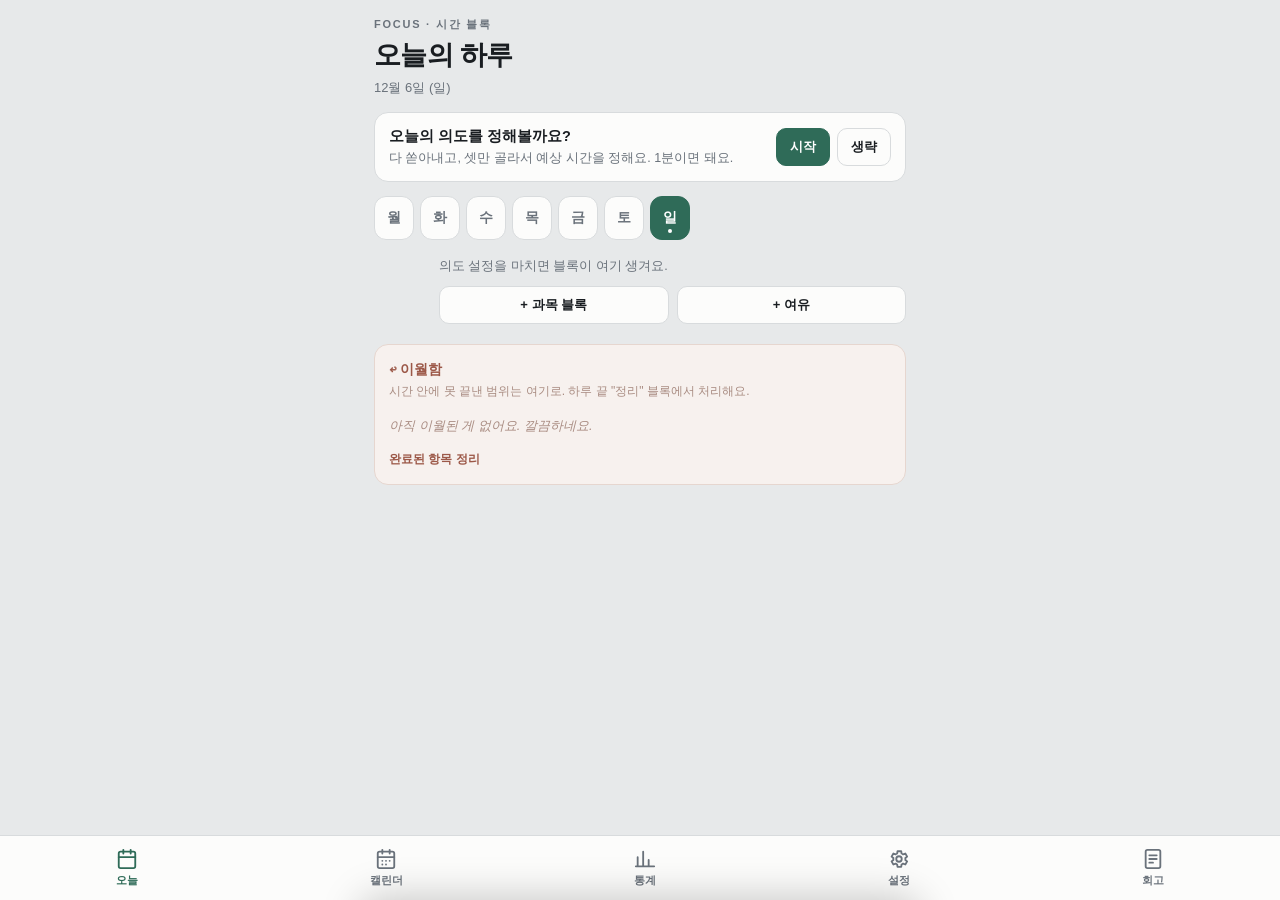
==== commit 44698945: "블록 완료 피드백 시트 추가 및 메모 패턴 분석 연결 - fxDone: 토스트 대신 피드백 바텀 시트 오픈 (난이도 토글 + 메모 입력 + 건너뛰기/완료) - logRecord: " ====
--- a/index.html
+++ b/index.html
@@ -21,6 +21,7 @@
 
 <nav>
   <button class="nav-btn on" data-go="today"><svg viewBox="0 0 24 24"><rect x="3" y="4" width="18" height="18" rx="2"/><path d="M3 10h18M8 2v4M16 2v4"/></svg>오늘</button>
+  <button class="nav-btn" data-go="calendar"><svg viewBox="0 0 24 24"><rect x="3" y="4" width="18" height="18" rx="2"/><path d="M3 10h18M8 2v4M16 2v4"/><line x1="8" y1="14" x2="8.01" y2="14"/><line x1="12" y1="14" x2="12.01" y2="14"/><line x1="16" y1="14" x2="16.01" y2="14"/><line x1="8" y1="18" x2="8.01" y2="18"/><line x1="12" y1="18" x2="12.01" y2="18"/></svg>캘린더</button>
   <button class="nav-btn" data-go="stats"><svg viewBox="0 0 24 24"><path d="M4 20V10M10 20V4M16 20v-7M22 20H2"/></svg>통계</button>
   <button class="nav-btn" data-go="set"><svg viewBox="0 0 24 24"><circle cx="12" cy="12" r="3"/><path d="M19 12a7 7 0 0 0-.1-1l2-1.6-2-3.4-2.4 1a7 7 0 0 0-1.7-1l-.4-2.5h-4l-.4 2.5a7 7 0 0 0-1.7 1l-2.4-1-2 3.4 2 1.6a7 7 0 0 0 0 2l-2 1.6 2 3.4 2.4-1a7 7 0 0 0 1.7 1l.4 2.5h4l.4-2.5a7 7 0 0 0 1.7-1l2.4 1 2-3.4-2-1.6c.06-.33.1-.66.1-1z"/></svg>설정</button>
   <button class="nav-btn" data-go="reflect"><svg viewBox="0 0 24 24"><rect x="4" y="2" width="16" height="20" rx="2"/><line x1="8" y1="8" x2="16" y2="8"/><line x1="8" y1="12" x2="16" y2="12"/><line x1="8" y1="16" x2="12" y2="16"/></svg>회고</button>
@@ -63,6 +64,7 @@
 <script src="coach.js"></script>
 <script src="rules.js"></script>
 <script src="reflect.js"></script>
+<script src="calendar.js"></script>
 <script>init();</script>
 <script>
 if ('serviceWorker' in navigator) {
--- a/style.css
+++ b/style.css
@@ -170,4 +170,44 @@
   .rit-mode-opts{display:flex;flex-direction:column;gap:10px;margin:4px 0 14px}
   .rit-mode-opts .btn{justify-content:flex-start;padding:13px 15px;font-size:14px}
 
+  /* ===== calendar ===== */
+  .cal-month-nav{display:flex;align-items:center;justify-content:space-between;margin-top:4px;margin-bottom:14px}
+  .cal-month-label{font-size:17px;font-weight:700;letter-spacing:-.01em}
+  .cal-nav-btn{width:34px;height:34px;border-radius:50%;display:grid;place-items:center;color:var(--soft);border:1px solid var(--line);background:var(--surface)}
+  .cal-nav-btn svg{width:18px;height:18px;stroke:currentColor;fill:none;stroke-width:2.5;stroke-linecap:round;stroke-linejoin:round}
+  .cal-grid{display:grid;grid-template-columns:repeat(7,1fr);gap:4px;margin-bottom:14px}
+  .cal-head{text-align:center;font-size:11px;font-weight:700;color:var(--soft);padding:6px 0}
+  .cal-cell{min-height:64px;padding:4px 3px 5px;border-radius:8px;cursor:pointer;transition:background .1s;display:flex;flex-direction:column}
+  .cal-cell:active{background:var(--line2)}
+  .cal-cell.other-month{opacity:.3;pointer-events:none}
+  .cal-cell.past{opacity:.4}
+  .cal-num-wrap{margin-bottom:2px;text-align:center}
+  .cal-date-num{font-size:12px;font-weight:600;color:var(--ink);line-height:1}
+  .cal-today-badge{display:inline-flex;align-items:center;justify-content:center;width:22px;height:22px;border-radius:50%;background:var(--amber);color:#fff;font-size:12px;font-weight:700}
+  .cal-dday-badge{font-size:8.5px;font-weight:700;text-align:center;line-height:1.4;margin-bottom:2px}
+  .cal-dots-wrap{display:flex;justify-content:center;gap:3px;margin-top:auto;padding-top:3px}
+  .cal-ev-dot{width:5px;height:5px;border-radius:50%;flex:0 0 auto}
+  .cal-week-ev{display:flex;align-items:center;gap:8px;padding:8px 0;border-top:1px solid var(--line2)}
+  .cal-week-ev:first-child{border-top:none}
+  .cal-week-date{font-size:12px;color:var(--soft);font-weight:600;flex:0 0 auto;min-width:48px}
+  .cal-week-title{font-size:14px;font-weight:600;flex:1;min-width:0;overflow:hidden;text-overflow:ellipsis;white-space:nowrap}
+  .cal-week-dday{font-size:12px;font-weight:700;flex:0 0 auto}
+  /* calendar bottom sheet */
+  .cal-sheet-hdr{font-size:11px;font-weight:700;color:var(--soft);text-transform:uppercase;letter-spacing:.08em;margin-bottom:8px;margin-top:2px}
+  .cal-sheet-ev{display:flex;align-items:center;justify-content:space-between;padding:10px 12px;border:1px solid var(--line);border-radius:10px;margin-bottom:6px}
+  .cal-sheet-ev-info{display:flex;align-items:center;gap:8px;flex:1;min-width:0;font-size:14px;font-weight:600}
+  .cal-sheet-dot{width:8px;height:8px;border-radius:50%;flex:0 0 auto}
+  .cal-sheet-del{font-size:12.5px;color:var(--clay);font-weight:700;padding:4px 8px;flex:0 0 auto}
+  .cal-sheet-divider{height:1px;background:var(--line);margin:4px 0 10px}
+  .cal-sheet-inp{width:100%;border:1px solid var(--line);border-radius:10px;padding:11px 12px;background:var(--surface);color:var(--ink);font-size:14.5px;margin-bottom:10px}
+  .cal-sheet-inp:focus{outline:none;border-color:var(--pine)}
+  /* ritual week events */
+  .rit-week-section{background:var(--surface);border:1px solid var(--line);border-radius:12px;padding:12px 14px;margin-bottom:16px}
+  .rit-week-hdr{font-size:11px;font-weight:700;color:var(--soft);text-transform:uppercase;letter-spacing:.08em;margin-bottom:8px}
+  .rit-week-ev{display:flex;align-items:center;gap:8px;font-size:13.5px;margin-bottom:5px}
+  .rit-week-ev:last-child{margin-bottom:0}
+  .rit-week-date{color:var(--soft);font-size:12px;flex:0 0 auto;min-width:52px}
+  .rit-week-ev-title{flex:1;min-width:0;overflow:hidden;text-overflow:ellipsis;white-space:nowrap}
+  .rit-week-dday{font-size:12px;font-weight:700;flex:0 0 auto;color:var(--soft)}
+
   @media (prefers-reduced-motion:reduce){*{transition:none!important;animation:none!important}}
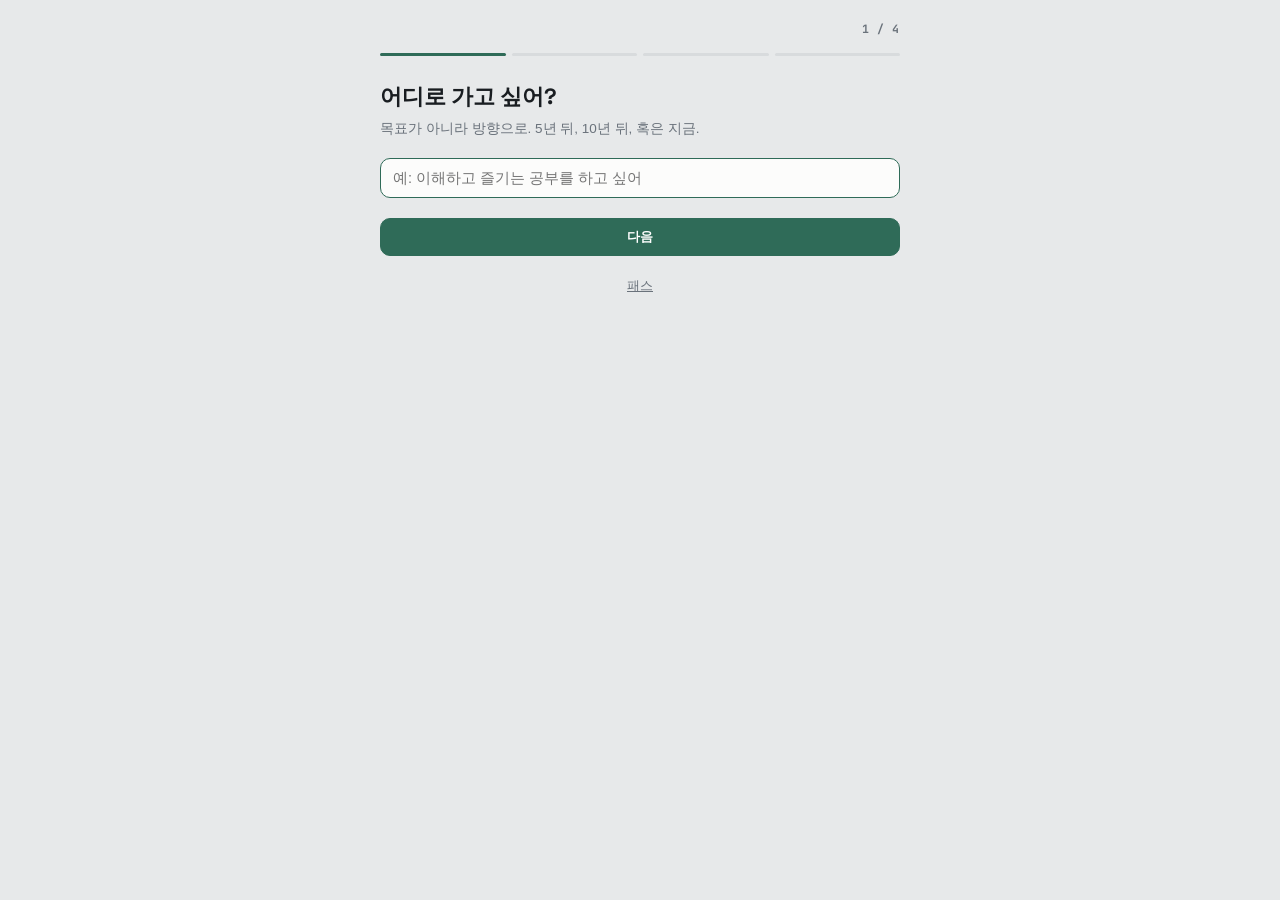
==== commit c910e133: "콜드스타트 온보딩 화면 추가 - 앱 최초 실행 시 4단계 질문 오버레이 (vision/identity/motivation/challenge) - 각 답변은 DB.coldstart에" ====
--- a/index.html
+++ b/index.html
@@ -55,7 +55,13 @@
   <div class="rit-body" id="rit-body"></div>
 </div>
 
+<div class="coldstart" id="coldstart">
+  <div class="cs-top" id="cs-top"></div>
+  <div class="cs-body" id="cs-body"></div>
+</div>
+
 <script src="app.js"></script>
+<script src="coldstart.js"></script>
 <script src="data.js"></script>
 <script src="today.js"></script>
 <script src="stats.js"></script>
--- a/style.css
+++ b/style.css
@@ -169,6 +169,18 @@
 
   .rit-mode-opts{display:flex;flex-direction:column;gap:10px;margin:4px 0 14px}
   .rit-mode-opts .btn{justify-content:flex-start;padding:13px 15px;font-size:14px}
+
+  /* ===== coldstart ===== */
+  .coldstart{position:fixed;inset:0;z-index:220;background:var(--canvas);display:none;flex-direction:column;
+    padding:max(20px,env(safe-area-inset-top)) 18px calc(24px + env(safe-area-inset-bottom))}
+  .coldstart.on{display:flex;animation:fade .3s ease}
+  #cs-top{display:flex;justify-content:space-between;align-items:center;margin-bottom:8px;max-width:520px;width:100%;margin-inline:auto}
+  #cs-body{flex:1;overflow-y:auto;max-width:520px;width:100%;margin:0 auto;padding-top:8px}
+  .cs-progress{display:flex;gap:6px;margin-bottom:24px}
+  .cs-prog-dot{height:3px;flex:1;border-radius:2px;background:var(--line);transition:background .2s}
+  .cs-prog-dot.done{background:var(--pine)}
+  .cs-finale-title{font-size:26px;font-weight:700;letter-spacing:-.02em;margin-bottom:10px;line-height:1.3;font-family:'Space Grotesk',sans-serif}
+  .cs-finale-sub{font-size:15px;color:var(--soft);line-height:1.6;margin-bottom:36px}
 
   /* ===== calendar ===== */
   .cal-month-nav{display:flex;align-items:center;justify-content:space-between;margin-top:4px;margin-bottom:14px}
